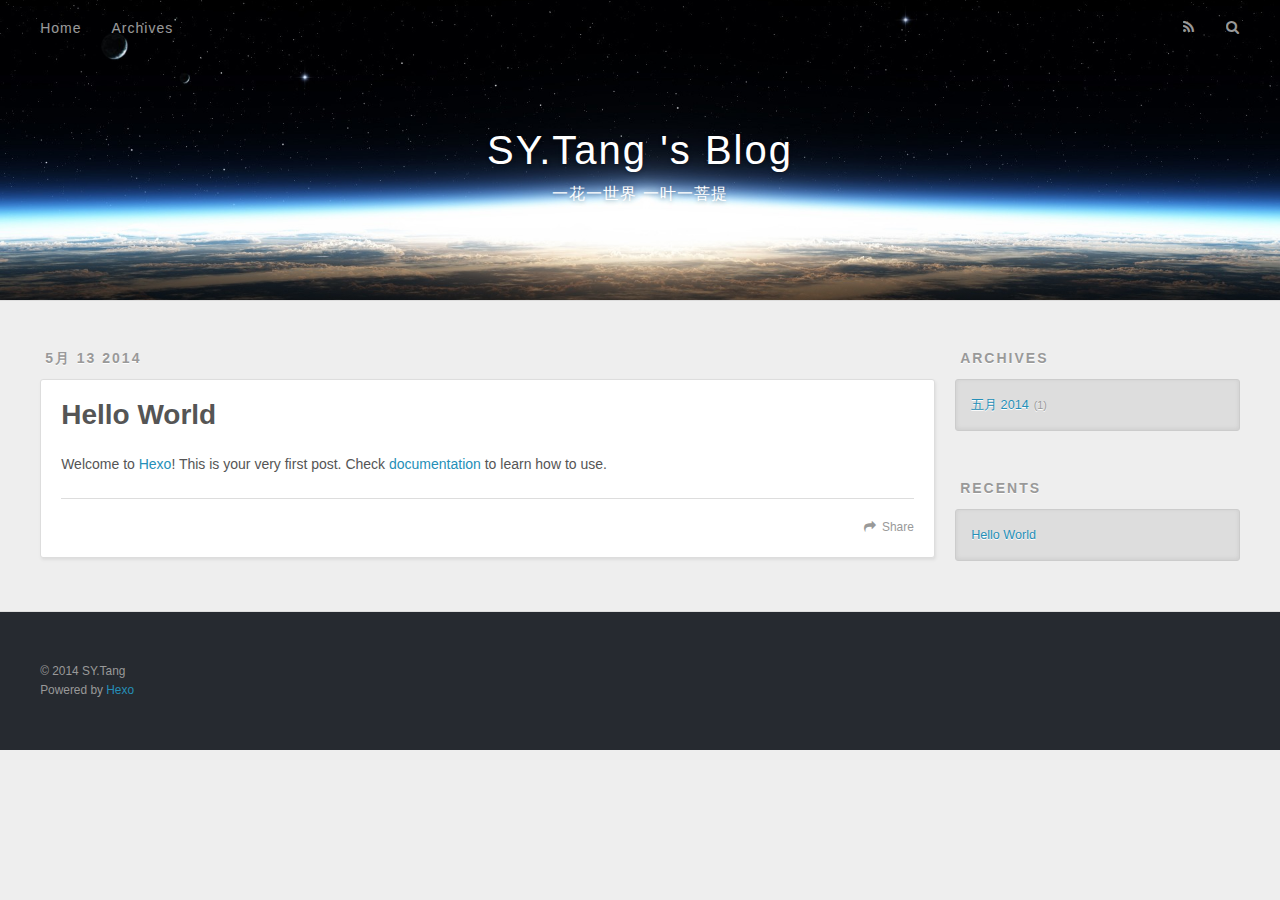
==== index.html @ acdc4721 "Site updated: 2014-05-13 16:17:11" ====
<!DOCTYPE html>
<html>
<head>
  <meta charset="utf-8">
  
  <title>SY.Tang &#39;s Blog</title>
  <meta name="viewport" content="width=device-width, initial-scale=1, maximum-scale=1">
  <meta content="website" property="og:type">
<meta content="SY.Tang 's Blog" property="og:title">
<meta content="http://sy-tang.github.io/" property="og:url">
<meta property="og:image">
<meta content="SY.Tang 's Blog" property="og:site_name">
<meta property="og:description">
<meta content="summary" name="twitter:card">
  
    <link rel="alternative" href="/atom.xml" title="SY.Tang &#39;s Blog" type="application/atom+xml">
  
  
    <link rel="icon" href="/favicon.png">
  
  <link href="http://fonts.googleapis.com/css?family=Source+Code+Pro" rel="stylesheet" type="text/css">
  <link rel="stylesheet" href="/css/style.css" type="text/css">
  <!--[if lt IE 9]><script src="//html5shiv.googlecode.com/svn/trunk/html5.js"></script><![endif]-->
  
</head>
<body>
  <div id="container">
    <div id="wrap">
      <header id="header">
  <div id="banner"></div>
  <div id="header-outer" class="outer">
    <div id="header-title" class="inner">
      <h1 id="logo-wrap">
        <a href="/" id="logo">SY.Tang &#39;s Blog</a>
      </h1>
      
        <h2 id="subtitle-wrap">
          <a href="/" id="subtitle">一花一世界 一叶一菩提</a>
        </h2>
      
    </div>
    <div id="header-inner" class="inner">
      <nav id="main-nav">
        <a id="main-nav-toggle" class="nav-icon"></a>
        
          <a class="main-nav-link" href="/">Home</a>
        
          <a class="main-nav-link" href="/archives">Archives</a>
        
      </nav>
      <nav id="sub-nav">
        
          <a id="nav-rss-link" class="nav-icon" href="/atom.xml" title="RSS Feed"></a>
        
        <a id="nav-search-btn" class="nav-icon" title="Search"></a>
      </nav>
      <div id="search-form-wrap">
        <form action="//google.com/search" method="get" accept-charset="UTF-8" class="search-form"><input type="search" name="q" results="0" class="search-form-input" placeholder="Search"><input type="submit" value="&#xF002;" class="search-form-submit"><input type="hidden" name="q" value="site:http://sy-tang.github.io"></form>
      </div>
    </div>
  </div>
</header>
      <div class="outer">
        <section id="main">
  
    <article id="post-hello-world" class="article article-type-post" itemscope itemprop="blogPost">
  <div class="article-meta">
    <a href="/2014/05/13/hello-world/" class="article-date">
  <time datetime="2014-05-13T08:10:29.000Z" itemprop="datePublished">5月 13 2014</time>
</a>
    
  </div>
  <div class="article-inner">
    
    
      <header class="article-header">
        
  
    <h1 itemprop="name">
      <a class="article-title" href="/2014/05/13/hello-world/">Hello World</a>
    </h1>
  

      </header>
    
    <div class="article-entry" itemprop="articleBody">
      
        <p>Welcome to <a href="http://hexo.io" target="_blank">Hexo</a>! This is your very first post. Check <a href="http://hexo.io/docs" target="_blank">documentation</a> to learn how to use.</p>

      
    </div>
    <footer class="article-footer">
      <a data-url="http://sy-tang.github.io/2014/05/13/hello-world/" data-id="787yr9pdws46qfpr" class="article-share-link">Share</a>
      
      
    </footer>
  </div>
  
</article>


  
  
</section>
        
          <aside id="sidebar">
  
    
  
    
  
    
  
    
  <div class="widget-wrap">
    <h3 class="widget-title">Archives</h3>
    <div class="widget">
      <ul class="archive-list"><li class="archive-list-item"><a class="archive-list-link" href="/archives/2014/05">五月 2014</a><span class="archive-list-count">1</span></li></ul>
    </div>
  </div>

  
    
  <div class="widget-wrap">
    <h3 class="widget-title">Recents</h3>
    <div class="widget">
      <ul>
        
          <li>
            <a href="/2014/05/13/hello-world/">Hello World</a>
          </li>
        
      </ul>
    </div>
  </div>

  
</aside>
        
      </div>
      <footer id="footer">
  
  <div class="outer">
    <div id="footer-info" class="inner">
      &copy; 2014 SY.Tang<br>
      Powered by <a href="http://zespia.tw/hexo/" target="_blank">Hexo</a>
    </div>
  </div>
</footer>
    </div>
    <nav id="mobile-nav">
  
    <a href="/" class="mobile-nav-link">Home</a>
  
    <a href="/archives" class="mobile-nav-link">Archives</a>
  
</nav>
    

<script src="//ajax.googleapis.com/ajax/libs/jquery/2.0.3/jquery.min.js"></script>


<link rel="stylesheet" href="/fancybox/jquery.fancybox.css" media="screen" type="text/css">
<script src="/fancybox/jquery.fancybox.pack.js"></script>


<script type="text/javascript" src="/js/script.js"></script>
  </div>
</body>
</html>
---- css/style.css ----
body {
  zoom: 1;
  width: 100%;
}
body:before,
body:after {
  content: "";
  display: table;
}
body:after {
  clear: both;
}
html,
body,
div,
span,
applet,
object,
iframe,
h1,
h2,
h3,
h4,
h5,
h6,
p,
blockquote,
pre,
a,
abbr,
acronym,
address,
big,
cite,
code,
del,
dfn,
em,
img,
ins,
kbd,
q,
s,
samp,
small,
strike,
strong,
sub,
sup,
tt,
var,
dl,
dt,
dd,
ol,
ul,
li,
fieldset,
form,
label,
legend,
table,
caption,
tbody,
tfoot,
thead,
tr,
th,
td {
  margin: 0;
  padding: 0;
  border: 0;
  outline: 0;
  font-weight: inherit;
  font-style: inherit;
  font-family: inherit;
  font-size: 100%;
  vertical-align: baseline;
}
body {
  line-height: 1;
  color: #000;
  background: #fff;
}
ol,
ul {
  list-style: none;
}
table {
  border-collapse: separate;
  border-spacing: 0;
  vertical-align: middle;
}
caption,
th,
td {
  text-align: left;
  font-weight: normal;
  vertical-align: middle;
}
a img {
  border: none;
}
input,
button {
  margin: 0;
  padding: 0;
}
input::-moz-focus-inner,
button::-moz-focus-inner {
  border: 0;
  padding: 0;
}
@font-face {
  font-family: FontAwesome;
  font-style: normal;
  font-weight: normal;
  src: url("fonts/fontawesome-webfont.eot?v=#4.0.3");
  src: url("fonts/fontawesome-webfont.eot?#iefix&v=#4.0.3") format("embedded-opentype"), url("fonts/fontawesome-webfont.woff?v=#4.0.3") format("woff"), url("fonts/fontawesome-webfont.ttf?v=#4.0.3") format("truetype"), url("fonts/fontawesome-webfont.svg#fontawesomeregular?v=#4.0.3") format("svg");
}
html,
body,
#container {
  height: 100%;
}
body {
  background: #eee;
  font: 14px "Helvetica Neue", Helvetica, Arial, sans-serif;
  -webkit-text-size-adjust: 100%;
}
.outer {
  zoom: 1;
  max-width: 1220px;
  margin: 0 auto;
  padding: 0 20px;
}
.outer:before,
.outer:after {
  content: "";
  display: table;
}
.outer:after {
  clear: both;
}
.inner {
  display: inline;
  float: left;
  width: 98.3333333333333%;
  margin: 0 0.8333333333333%;
}
.left,
.alignleft {
  float: left;
}
.right,
.alignright {
  float: right;
}
.clear {
  clear: both;
}
#container {
  position: relative;
}
.mobile-nav-on {
  overflow: hidden;
}
#wrap {
  height: 100%;
  width: 100%;
  position: absolute;
  top: 0;
  left: 0;
  -webkit-transition: 0.2s ease-out;
  -moz-transition: 0.2s ease-out;
  -o-transition: 0.2s ease-out;
  -ms-transition: 0.2s ease-out;
  transition: 0.2s ease-out;
  z-index: 1;
  background: #eee;
}
.mobile-nav-on #wrap {
  left: 280px;
}
@media screen and (min-width: 768px) {
  #main {
    display: inline;
    float: left;
    width: 73.3333333333333%;
    margin: 0 0.8333333333333%;
  }
}
.article-date,
.article-category-link,
.archive-year,
.widget-title {
  text-decoration: none;
  text-transform: uppercase;
  letter-spacing: 2px;
  color: #999;
  margin-bottom: 1em;
  margin-left: 5px;
  line-height: 1em;
  text-shadow: 0 1px #fff;
  font-weight: bold;
}
.article-inner,
.archive-article-inner {
  background: #fff;
  -webkit-box-shadow: 1px 2px 3px #ddd;
  box-shadow: 1px 2px 3px #ddd;
  border: 1px solid #ddd;
  -webkit-border-radius: 3px;
  border-radius: 3px;
}
.article-entry h1,
.widget h1 {
  font-size: 2em;
}
.article-entry h2,
.widget h2 {
  font-size: 1.5em;
}
.article-entry h3,
.widget h3 {
  font-size: 1.3em;
}
.article-entry h4,
.widget h4 {
  font-size: 1.2em;
}
.article-entry h5,
.widget h5 {
  font-size: 1em;
}
.article-entry h6,
.widget h6 {
  font-size: 1em;
  color: #999;
}
.article-entry hr,
.widget hr {
  border: 1px dashed #ddd;
}
.article-entry strong,
.widget strong {
  font-weight: bold;
}
.article-entry em,
.widget em,
.article-entry cite,
.widget cite {
  font-style: italic;
}
.article-entry sup,
.widget sup,
.article-entry sub,
.widget sub {
  font-size: 0.75em;
  line-height: 0;
  position: relative;
  vertical-align: baseline;
}
.article-entry sup,
.widget sup {
  top: -0.5em;
}
.article-entry sub,
.widget sub {
  bottom: -0.2em;
}
.article-entry small,
.widget small {
  font-size: 0.85em;
}
.article-entry acronym,
.widget acronym,
.article-entry abbr,
.widget abbr {
  border-bottom: 1px dotted;
}
.article-entry ul,
.widget ul,
.article-entry ol,
.widget ol,
.article-entry dl,
.widget dl {
  margin: 0 20px;
  line-height: 1.6em;
}
.article-entry ul ul,
.widget ul ul,
.article-entry ol ul,
.widget ol ul,
.article-entry ul ol,
.widget ul ol,
.article-entry ol ol,
.widget ol ol {
  margin-top: 0;
  margin-bottom: 0;
}
.article-entry ul,
.widget ul {
  list-style: disc;
}
.article-entry ol,
.widget ol {
  list-style: decimal;
}
.article-entry dt,
.widget dt {
  font-weight: bold;
}
#header {
  height: 300px;
  position: relative;
  border-bottom: 1px solid #ddd;
}
#header:before,
#header:after {
  content: "";
  position: absolute;
  left: 0;
  right: 0;
  height: 40px;
}
#header:before {
  top: 0;
  background: -webkit-linear-gradient(rgba(0,0,0,0.2), transparent);
  background: -moz-linear-gradient(rgba(0,0,0,0.2), transparent);
  background: -o-linear-gradient(rgba(0,0,0,0.2), transparent);
  background: -ms-linear-gradient(rgba(0,0,0,0.2), transparent);
  background: linear-gradient(rgba(0,0,0,0.2), transparent);
}
#header:after {
  bottom: 0;
  background: -webkit-linear-gradient(transparent, rgba(0,0,0,0.2));
  background: -moz-linear-gradient(transparent, rgba(0,0,0,0.2));
  background: -o-linear-gradient(transparent, rgba(0,0,0,0.2));
  background: -ms-linear-gradient(transparent, rgba(0,0,0,0.2));
  background: linear-gradient(transparent, rgba(0,0,0,0.2));
}
#header-outer {
  height: 100%;
  position: relative;
}
#header-inner {
  position: relative;
  overflow: hidden;
}
#banner {
  position: absolute;
  top: 0;
  left: 0;
  width: 100%;
  height: 100%;
  background: url("images/banner.jpg") center #000;
  -webkit-background-size: cover;
  -moz-background-size: cover;
  background-size: cover;
  z-index: -1;
}
#header-title {
  text-align: center;
  height: 40px;
  position: absolute;
  top: 50%;
  left: 0;
  margin-top: -20px;
}
#logo,
#subtitle {
  text-decoration: none;
  color: #fff;
  font-weight: 300;
  text-shadow: 0 1px 4px rgba(0,0,0,0.3);
}
#logo {
  font-size: 40px;
  line-height: 40px;
  letter-spacing: 2px;
}
#subtitle {
  font-size: 16px;
  line-height: 16px;
  letter-spacing: 1px;
}
#subtitle-wrap {
  margin-top: 16px;
}
#main-nav {
  float: left;
  margin-left: -15px;
}
.nav-icon,
.main-nav-link {
  float: left;
  color: #fff;
  opacity: 0.6;
  -ms-filter: "progid:DXImageTransform.Microsoft.Alpha(Opacity=60)";
  filter: alpha(opacity=60);
  text-decoration: none;
  text-shadow: 0 1px rgba(0,0,0,0.2);
  -webkit-transition: opacity 0.2s;
  -moz-transition: opacity 0.2s;
  -o-transition: opacity 0.2s;
  -ms-transition: opacity 0.2s;
  transition: opacity 0.2s;
  display: block;
  padding: 20px 15px;
}
.nav-icon:hover,
.main-nav-link:hover {
  opacity: 1;
  -ms-filter: none;
  filter: none;
}
.nav-icon {
  font-family: FontAwesome;
  text-align: center;
  font-size: 14px;
  width: 14px;
  height: 14px;
  padding: 20px 15px;
  position: relative;
  cursor: pointer;
}
.main-nav-link {
  font-weight: 300;
  letter-spacing: 1px;
}
@media screen and (max-width: 479px) {
  .main-nav-link {
    display: none;
  }
}
#main-nav-toggle {
  display: none;
}
#main-nav-toggle:before {
  content: "\f0c9";
}
@media screen and (max-width: 479px) {
  #main-nav-toggle {
    display: block;
  }
}
#sub-nav {
  float: right;
  margin-right: -15px;
}
#nav-rss-link:before {
  content: "\f09e";
}
#nav-search-btn:before {
  content: "\f002";
}
#search-form-wrap {
  position: absolute;
  top: 15px;
  width: 150px;
  height: 30px;
  right: -150px;
  opacity: 0;
  -ms-filter: "progid:DXImageTransform.Microsoft.Alpha(Opacity=0)";
  filter: alpha(opacity=0);
  -webkit-transition: 0.2s ease-out;
  -moz-transition: 0.2s ease-out;
  -o-transition: 0.2s ease-out;
  -ms-transition: 0.2s ease-out;
  transition: 0.2s ease-out;
}
#search-form-wrap.on {
  opacity: 1;
  -ms-filter: none;
  filter: none;
  right: 0;
}
@media screen and (max-width: 479px) {
  #search-form-wrap {
    width: 100%;
    right: -100%;
  }
}
.search-form {
  position: absolute;
  top: 0;
  left: 0;
  right: 0;
  background: #fff;
  padding: 5px 15px;
  -webkit-border-radius: 15px;
  border-radius: 15px;
  -webkit-box-shadow: 0 0 10px rgba(0,0,0,0.3);
  box-shadow: 0 0 10px rgba(0,0,0,0.3);
}
.search-form-input {
  border: none;
  background: none;
  color: #555;
  width: 100%;
  font: 13px "Helvetica Neue", Helvetica, Arial, sans-serif;
  outline: none;
}
.search-form-input::-webkit-search-results-decoration,
.search-form-input::-webkit-search-cancel-button {
  -webkit-appearance: none;
}
.search-form-submit {
  position: absolute;
  top: 50%;
  right: 10px;
  margin-top: -7px;
  font: 13px FontAwesome;
  border: none;
  background: none;
  color: #bbb;
  cursor: pointer;
}
.search-form-submit:hover,
.search-form-submit:focus {
  color: #777;
}
.article {
  margin: 50px 0;
}
.article-inner {
  overflow: hidden;
}
.article-meta {
  zoom: 1;
}
.article-meta:before,
.article-meta:after {
  content: "";
  display: table;
}
.article-meta:after {
  clear: both;
}
.article-date {
  float: left;
}
.article-category {
  float: left;
  line-height: 1em;
  color: #ccc;
  text-shadow: 0 1px #fff;
  margin-left: 8px;
}
.article-category:before {
  content: "\2022";
}
.article-category-link {
  margin: 0 12px 1em;
}
.article-header {
  padding: 20px 20px 0;
}
.article-title {
  text-decoration: none;
  font-size: 2em;
  font-weight: bold;
  color: #555;
  line-height: 1.1em;
  -webkit-transition: color 0.2s;
  -moz-transition: color 0.2s;
  -o-transition: color 0.2s;
  -ms-transition: color 0.2s;
  transition: color 0.2s;
}
a.article-title:hover {
  color: #258fb8;
}
.article-entry {
  zoom: 1;
  color: #555;
  padding: 0 20px;
}
.article-entry:before,
.article-entry:after {
  content: "";
  display: table;
}
.article-entry:after {
  clear: both;
}
.article-entry p,
.article-entry table {
  line-height: 1.6em;
  margin: 1.6em 0;
}
.article-entry h1,
.article-entry h2,
.article-entry h3,
.article-entry h4,
.article-entry h5,
.article-entry h6 {
  font-weight: bold;
}
.article-entry h1,
.article-entry h2,
.article-entry h3,
.article-entry h4,
.article-entry h5,
.article-entry h6 {
  line-height: 1.1em;
  margin: 1.1em 0;
}
.article-entry a {
  color: #258fb8;
  text-decoration: none;
}
.article-entry a:hover {
  text-decoration: underline;
}
.article-entry ul,
.article-entry ol,
.article-entry dl {
  margin-top: 1.6em;
  margin-bottom: 1.6em;
}
.article-entry img,
.article-entry video {
  max-width: 100%;
  height: auto;
  display: block;
  margin: auto;
}
.article-entry iframe {
  border: none;
}
.article-entry table {
  width: 100%;
  border-collapse: collapse;
  border-spacing: 0;
}
.article-entry th {
  font-weight: bold;
  border-bottom: 3px solid #ddd;
  padding-bottom: 0.5em;
}
.article-entry td {
  border-bottom: 1px solid #ddd;
  padding: 10px 0;
}
.article-entry blockquote {
  font-family: Georgia, "Times New Roman", serif;
  font-size: 1.4em;
  margin: 1.6em 20px;
  text-align: center;
}
.article-entry blockquote footer {
  font-size: 14px;
  margin: 1.6em 0;
  font-family: "Helvetica Neue", Helvetica, Arial, sans-serif;
}
.article-entry blockquote footer cite:before {
  content: "—";
  padding: 0 0.5em;
}
.article-entry .pullquote {
  text-align: left;
  width: 45%;
  margin: 0;
}
.article-entry .pullquote.left {
  margin-left: 0.5em;
  margin-right: 1em;
}
.article-entry .pullquote.right {
  margin-right: 0.5em;
  margin-left: 1em;
}
.article-entry .caption {
  color: #999;
  display: block;
  font-size: 0.9em;
  margin-top: 0.5em;
  position: relative;
  text-align: center;
}
.article-entry .video-container {
  position: relative;
  padding-top: 56.25%;
  height: 0;
  overflow: hidden;
}
.article-entry .video-container iframe,
.article-entry .video-container object,
.article-entry .video-container embed {
  position: absolute;
  top: 0;
  left: 0;
  width: 100%;
  height: 100%;
  margin-top: 0;
}
.article-more-link a {
  display: inline-block;
  line-height: 1em;
  padding: 6px 15px;
  -webkit-border-radius: 15px;
  border-radius: 15px;
  background: #eee;
  color: #999;
  text-shadow: 0 1px #fff;
  text-decoration: none;
}
.article-more-link a:hover {
  background: #258fb8;
  color: #fff;
  text-decoration: none;
  text-shadow: 0 1px #1e7293;
}
.article-footer {
  zoom: 1;
  font-size: 0.85em;
  line-height: 1.6em;
  border-top: 1px solid #ddd;
  padding-top: 1.6em;
  margin: 0 20px 20px;
}
.article-footer:before,
.article-footer:after {
  content: "";
  display: table;
}
.article-footer:after {
  clear: both;
}
.article-footer a {
  color: #999;
  text-decoration: none;
}
.article-footer a:hover {
  color: #555;
}
.article-tag-list-item {
  float: left;
  margin-right: 10px;
}
.article-tag-list-link:before {
  content: "#";
}
.article-comment-link {
  float: right;
}
.article-comment-link:before {
  content: "\f075";
  font-family: FontAwesome;
  padding-right: 8px;
}
.article-share-link {
  cursor: pointer;
  float: right;
  margin-left: 20px;
}
.article-share-link:before {
  content: "\f064";
  font-family: FontAwesome;
  padding-right: 6px;
}
#article-nav {
  zoom: 1;
  position: relative;
}
#article-nav:before,
#article-nav:after {
  content: "";
  display: table;
}
#article-nav:after {
  clear: both;
}
@media screen and (min-width: 768px) {
  #article-nav {
    margin: 50px 0;
  }
  #article-nav:before {
    width: 8px;
    height: 8px;
    position: absolute;
    top: 50%;
    left: 50%;
    margin-top: -4px;
    margin-left: -4px;
    content: "";
    -webkit-border-radius: 50%;
    border-radius: 50%;
    background: #ddd;
    -webkit-box-shadow: 0 1px 2px #fff;
    box-shadow: 0 1px 2px #fff;
  }
}
.article-nav-link-wrap {
  text-decoration: none;
  text-shadow: 0 1px #fff;
  color: #999;
  -webkit-box-sizing: border-box;
  -moz-box-sizing: border-box;
  box-sizing: border-box;
  margin-top: 50px;
  text-align: center;
  display: block;
}
.article-nav-link-wrap:hover {
  color: #555;
}
@media screen and (min-width: 768px) {
  .article-nav-link-wrap {
    width: 50%;
    margin-top: 0;
  }
}
@media screen and (min-width: 768px) {
  #article-nav-newer {
    float: left;
    text-align: right;
    padding-right: 20px;
  }
}
@media screen and (min-width: 768px) {
  #article-nav-older {
    float: right;
    text-align: left;
    padding-left: 20px;
  }
}
.article-nav-caption {
  text-transform: uppercase;
  letter-spacing: 2px;
  color: #ddd;
  line-height: 1em;
  font-weight: bold;
}
#article-nav-newer .article-nav-caption {
  margin-right: -2px;
}
.article-nav-title {
  font-size: 0.85em;
  line-height: 1.6em;
  margin-top: 0.5em;
}
.article-share-box {
  position: absolute;
  display: none;
  background: #fff;
  -webkit-box-shadow: 1px 2px 10px rgba(0,0,0,0.2);
  box-shadow: 1px 2px 10px rgba(0,0,0,0.2);
  -webkit-border-radius: 3px;
  border-radius: 3px;
  margin-left: -145px;
  overflow: hidden;
  z-index: 1;
}
.article-share-box.on {
  display: block;
}
.article-share-input {
  width: 100%;
  background: none;
  -webkit-box-sizing: border-box;
  -moz-box-sizing: border-box;
  box-sizing: border-box;
  font: 14px "Helvetica Neue", Helvetica, Arial, sans-serif;
  padding: 0 15px;
  color: #555;
  outline: none;
  border: 1px solid #ddd;
  -webkit-border-radius: 3px 3px 0 0;
  border-radius: 3px 3px 0 0;
  height: 36px;
  line-height: 36px;
}
.article-share-links {
  zoom: 1;
  background: #eee;
}
.article-share-links:before,
.article-share-links:after {
  content: "";
  display: table;
}
.article-share-links:after {
  clear: both;
}
.article-share-twitter,
.article-share-facebook,
.article-share-pinterest,
.article-share-google {
  width: 50px;
  height: 36px;
  display: block;
  float: left;
  position: relative;
  color: #999;
  text-shadow: 0 1px #fff;
}
.article-share-twitter:before,
.article-share-facebook:before,
.article-share-pinterest:before,
.article-share-google:before {
  font-size: 20px;
  font-family: FontAwesome;
  width: 20px;
  height: 20px;
  position: absolute;
  top: 50%;
  left: 50%;
  margin-top: -10px;
  margin-left: -10px;
  text-align: center;
}
.article-share-twitter:hover,
.article-share-facebook:hover,
.article-share-pinterest:hover,
.article-share-google:hover {
  color: #fff;
}
.article-share-twitter:before {
  content: "\f099";
}
.article-share-twitter:hover {
  background: #00aced;
  text-shadow: 0 1px #008abe;
}
.article-share-facebook:before {
  content: "\f09a";
}
.article-share-facebook:hover {
  background: #3b5998;
  text-shadow: 0 1px #2f477a;
}
.article-share-pinterest:before {
  content: "\f0d2";
}
.article-share-pinterest:hover {
  background: #cb2027;
  text-shadow: 0 1px #a21a1f;
}
.article-share-google:before {
  content: "\f0d5";
}
.article-share-google:hover {
  background: #dd4b39;
  text-shadow: 0 1px #be3221;
}
.article-gallery {
  background: #000;
  position: relative;
}
.article-gallery-photos {
  position: relative;
  overflow: hidden;
}
.article-gallery-img {
  display: none;
  max-width: 100%;
}
.article-gallery-img:first-child {
  display: block;
}
.article-gallery-img.loaded {
  position: absolute;
  display: block;
}
.article-gallery-img img {
  display: block;
  max-width: 100%;
  margin: 0 auto;
}
#comments {
  background: #fff;
  -webkit-box-shadow: 1px 2px 3px #ddd;
  box-shadow: 1px 2px 3px #ddd;
  padding: 20px;
  border: 1px solid #ddd;
  -webkit-border-radius: 3px;
  border-radius: 3px;
  margin: 50px 0;
}
#comments a {
  color: #258fb8;
}
.archives-wrap {
  margin: 50px 0;
}
.archives {
  zoom: 1;
}
.archives:before,
.archives:after {
  content: "";
  display: table;
}
.archives:after {
  clear: both;
}
.archive-year-wrap {
  margin-bottom: 1em;
}
.archives {
  -webkit-column-gap: 10px;
  -moz-column-gap: 10px;
  column-gap: 10px;
}
@media screen and (min-width: 480px) and (max-width: 767px) {
  .archives {
    -webkit-column-count: 2;
    -moz-column-count: 2;
    column-count: 2;
  }
}
@media screen and (min-width: 768px) {
  .archives {
    -webkit-column-count: 3;
    -moz-column-count: 3;
    column-count: 3;
  }
}
.archive-article {
  -webkit-column-break-inside: avoid;
  page-break-inside: avoid;
  overflow: hidden;
  break-inside: avoid-column;
}
.archive-article-inner {
  padding: 10px;
  margin-bottom: 15px;
}
.archive-article-title {
  text-decoration: none;
  font-weight: bold;
  color: #555;
  -webkit-transition: color 0.2s;
  -moz-transition: color 0.2s;
  -o-transition: color 0.2s;
  -ms-transition: color 0.2s;
  transition: color 0.2s;
  line-height: 1.6em;
}
.archive-article-title:hover {
  color: #258fb8;
}
.archive-article-footer {
  margin-top: 1em;
}
.archive-article-date {
  color: #999;
  text-decoration: none;
  font-size: 0.85em;
  line-height: 1em;
  margin-bottom: 0.5em;
  display: block;
}
#page-nav {
  zoom: 1;
  margin: 50px auto;
  background: #fff;
  -webkit-box-shadow: 1px 2px 3px #ddd;
  box-shadow: 1px 2px 3px #ddd;
  border: 1px solid #ddd;
  -webkit-border-radius: 3px;
  border-radius: 3px;
  text-align: center;
  color: #999;
  overflow: hidden;
}
#page-nav:before,
#page-nav:after {
  content: "";
  display: table;
}
#page-nav:after {
  clear: both;
}
#page-nav a,
#page-nav span {
  padding: 10px 20px;
}
#page-nav a {
  color: #999;
  text-decoration: none;
}
#page-nav a:hover {
  background: #999;
  color: #fff;
}
#page-nav .prev {
  float: left;
}
#page-nav .next {
  float: right;
}
#page-nav .page-number {
  display: inline-block;
}
@media screen and (max-width: 479px) {
  #page-nav .page-number {
    display: none;
  }
}
#page-nav .current {
  color: #555;
  font-weight: bold;
}
#page-nav .space {
  color: #ddd;
}
#footer {
  background: #262a30;
  padding: 50px 0;
  border-top: 1px solid #ddd;
  color: #999;
}
#footer a {
  color: #258fb8;
  text-decoration: none;
}
#footer a:hover {
  text-decoration: underline;
}
#footer-info {
  line-height: 1.6em;
  font-size: 0.85em;
}
.article-entry pre,
.article-entry .highlight {
  background: #2d2d2d;
  margin: 0 -20px;
  padding: 15px 20px;
  border-style: solid;
  border-color: #ddd;
  border-width: 1px 0;
  overflow: auto;
  color: #ccc;
  line-height: 22.400000000000002px;
}
.article-entry .highlight .gutter pre,
.article-entry .gist .gist-file .gist-data .line-numbers {
  color: #666;
  font-size: 0.85em;
}
.article-entry pre,
.article-entry code {
  font-family: "Source Code Pro", Consolas, Monaco, Menlo, Consolas, monospace;
}
.article-entry code {
  background: #eee;
  text-shadow: 0 1px #fff;
  padding: 0 0.3em;
}
.article-entry pre code {
  background: none;
  text-shadow: none;
  padding: 0;
}
.article-entry .highlight pre {
  border: none;
  margin: 0;
  padding: 0;
}
.article-entry .highlight table {
  margin: 0;
  width: auto;
}
.article-entry .highlight td {
  border: none;
  padding: 0;
}
.article-entry .highlight figcaption {
  zoom: 1;
  font-size: 0.85em;
  color: #999;
  line-height: 1em;
  margin-bottom: 1em;
}
.article-entry .highlight figcaption:before,
.article-entry .highlight figcaption:after {
  content: "";
  display: table;
}
.article-entry .highlight figcaption:after {
  clear: both;
}
.article-entry .highlight figcaption a {
  float: right;
}
.article-entry .highlight .gutter pre {
  text-align: right;
  padding-right: 20px;
}
.article-entry .gist {
  margin: 0 -20px;
  border-style: solid;
  border-color: #ddd;
  border-width: 1px 0;
  background: #2d2d2d;
  padding: 15px 20px 15px 0;
}
.article-entry .gist .gist-file {
  border: none;
  font-family: "Source Code Pro", Consolas, Monaco, Menlo, Consolas, monospace;
  margin: 0;
}
.article-entry .gist .gist-file .gist-data {
  background: none;
  border: none;
}
.article-entry .gist .gist-file .gist-data .line-numbers {
  background: none;
  border: none;
  padding: 0 20px 0 0;
}
.article-entry .gist .gist-file .gist-data .line-data {
  padding: 0 !important;
}
.article-entry .gist .gist-file .highlight {
  margin: 0;
  padding: 0;
  border: none;
}
.article-entry .gist .gist-file .gist-meta {
  background: #2d2d2d;
  color: #999;
  font: 0.85em "Helvetica Neue", Helvetica, Arial, sans-serif;
  text-shadow: 0 0;
  padding: 0;
  margin-top: 1em;
  margin-left: 20px;
}
.article-entry .gist .gist-file .gist-meta a {
  color: #258fb8;
  font-weight: normal;
}
.article-entry .gist .gist-file .gist-meta a:hover {
  text-decoration: underline;
}
pre .comment,
pre .title {
  color: #999;
}
pre .variable,
pre .attribute,
pre .tag,
pre .regexp,
pre .ruby .constant,
pre .xml .tag .title,
pre .xml .pi,
pre .xml .doctype,
pre .html .doctype,
pre .css .id,
pre .css .class,
pre .css .pseudo {
  color: #f2777a;
}
pre .number,
pre .preprocessor,
pre .built_in,
pre .literal,
pre .params,
pre .constant {
  color: #f99157;
}
pre .class,
pre .ruby .class .title,
pre .css .rules .attribute {
  color: #9c9;
}
pre .string,
pre .value,
pre .inheritance,
pre .header,
pre .ruby .symbol,
pre .xml .cdata {
  color: #9c9;
}
pre .css .hexcolor {
  color: #6cc;
}
pre .function,
pre .python .decorator,
pre .python .title,
pre .ruby .function .title,
pre .ruby .title .keyword,
pre .perl .sub,
pre .javascript .title,
pre .coffeescript .title {
  color: #69c;
}
pre .keyword,
pre .javascript .function {
  color: #c9c;
}
@media screen and (max-width: 479px) {
  #mobile-nav {
    position: absolute;
    top: 0;
    left: 0;
    width: 280px;
    height: 100%;
    background: #191919;
    border-right: 1px solid #fff;
  }
}
@media screen and (max-width: 479px) {
  .mobile-nav-link {
    display: block;
    color: #999;
    text-decoration: none;
    padding: 15px 20px;
    font-weight: bold;
  }
  .mobile-nav-link:hover {
    color: #fff;
  }
}
@media screen and (min-width: 768px) {
  #sidebar {
    display: inline;
    float: left;
    width: 23.3333333333333%;
    margin: 0 0.8333333333333%;
  }
}
.widget-wrap {
  margin: 50px 0;
}
.widget {
  color: #777;
  text-shadow: 0 1px #fff;
  background: #ddd;
  -webkit-box-shadow: 0 -1px 4px #ccc inset;
  box-shadow: 0 -1px 4px #ccc inset;
  border: 1px solid #ccc;
  padding: 15px;
  -webkit-border-radius: 3px;
  border-radius: 3px;
}
.widget a {
  color: #258fb8;
  text-decoration: none;
}
.widget a:hover {
  text-decoration: underline;
}
.widget ul ul,
.widget ol ul,
.widget dl ul,
.widget ul ol,
.widget ol ol,
.widget dl ol,
.widget ul dl,
.widget ol dl,
.widget dl dl {
  margin-left: 15px;
  list-style: disc;
}
.widget {
  line-height: 1.6em;
  word-wrap: break-word;
  font-size: 0.9em;
}
.widget ul,
.widget ol {
  list-style: none;
  margin: 0;
}
.widget ul ul,
.widget ol ul,
.widget ul ol,
.widget ol ol {
  margin: 0 20px;
}
.widget ul ul,
.widget ol ul {
  list-style: disc;
}
.widget ul ol,
.widget ol ol {
  list-style: decimal;
}
.category-list-count,
.tag-list-count,
.archive-list-count {
  padding-left: 5px;
  color: #999;
  font-size: 0.85em;
}
.category-list-count:before,
.tag-list-count:before,
.archive-list-count:before {
  content: "(";
}
.category-list-count:after,
.tag-list-count:after,
.archive-list-count:after {
  content: ")";
}
.tagcloud a {
  margin-right: 5px;
}
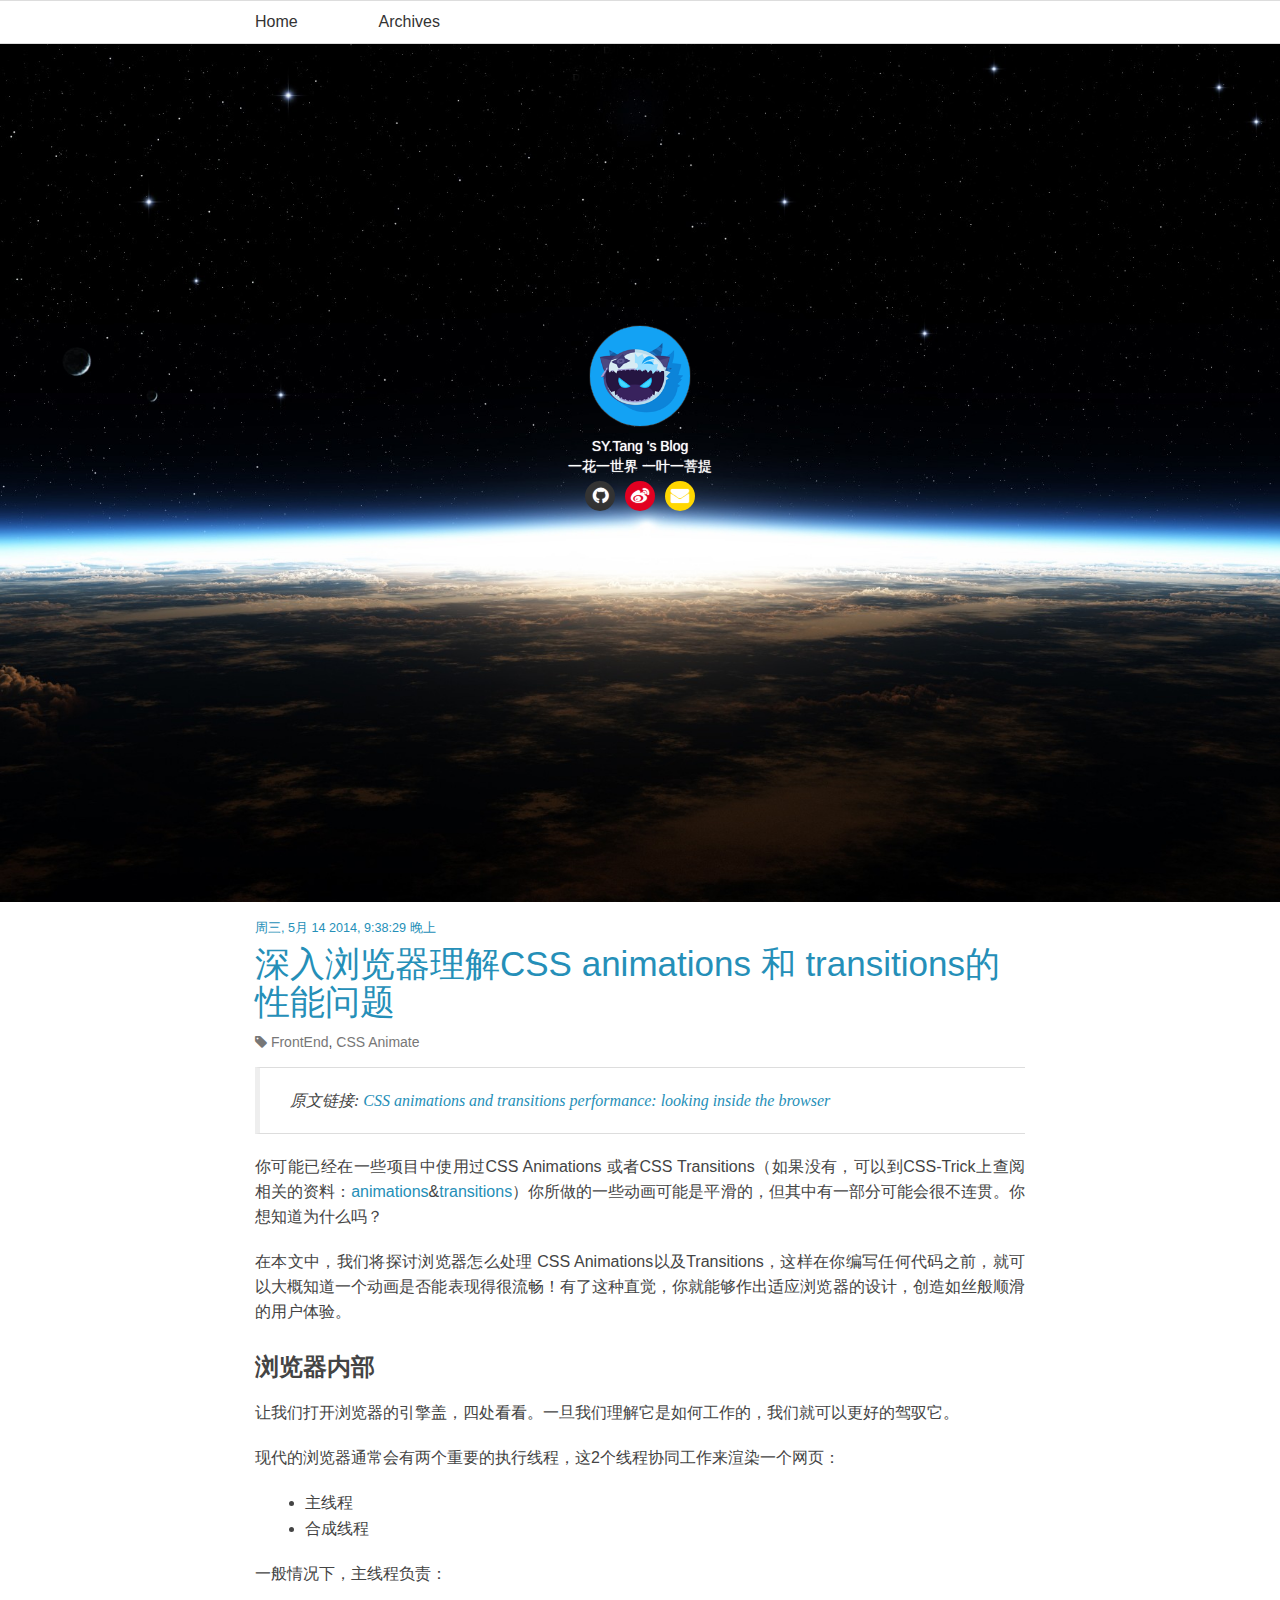
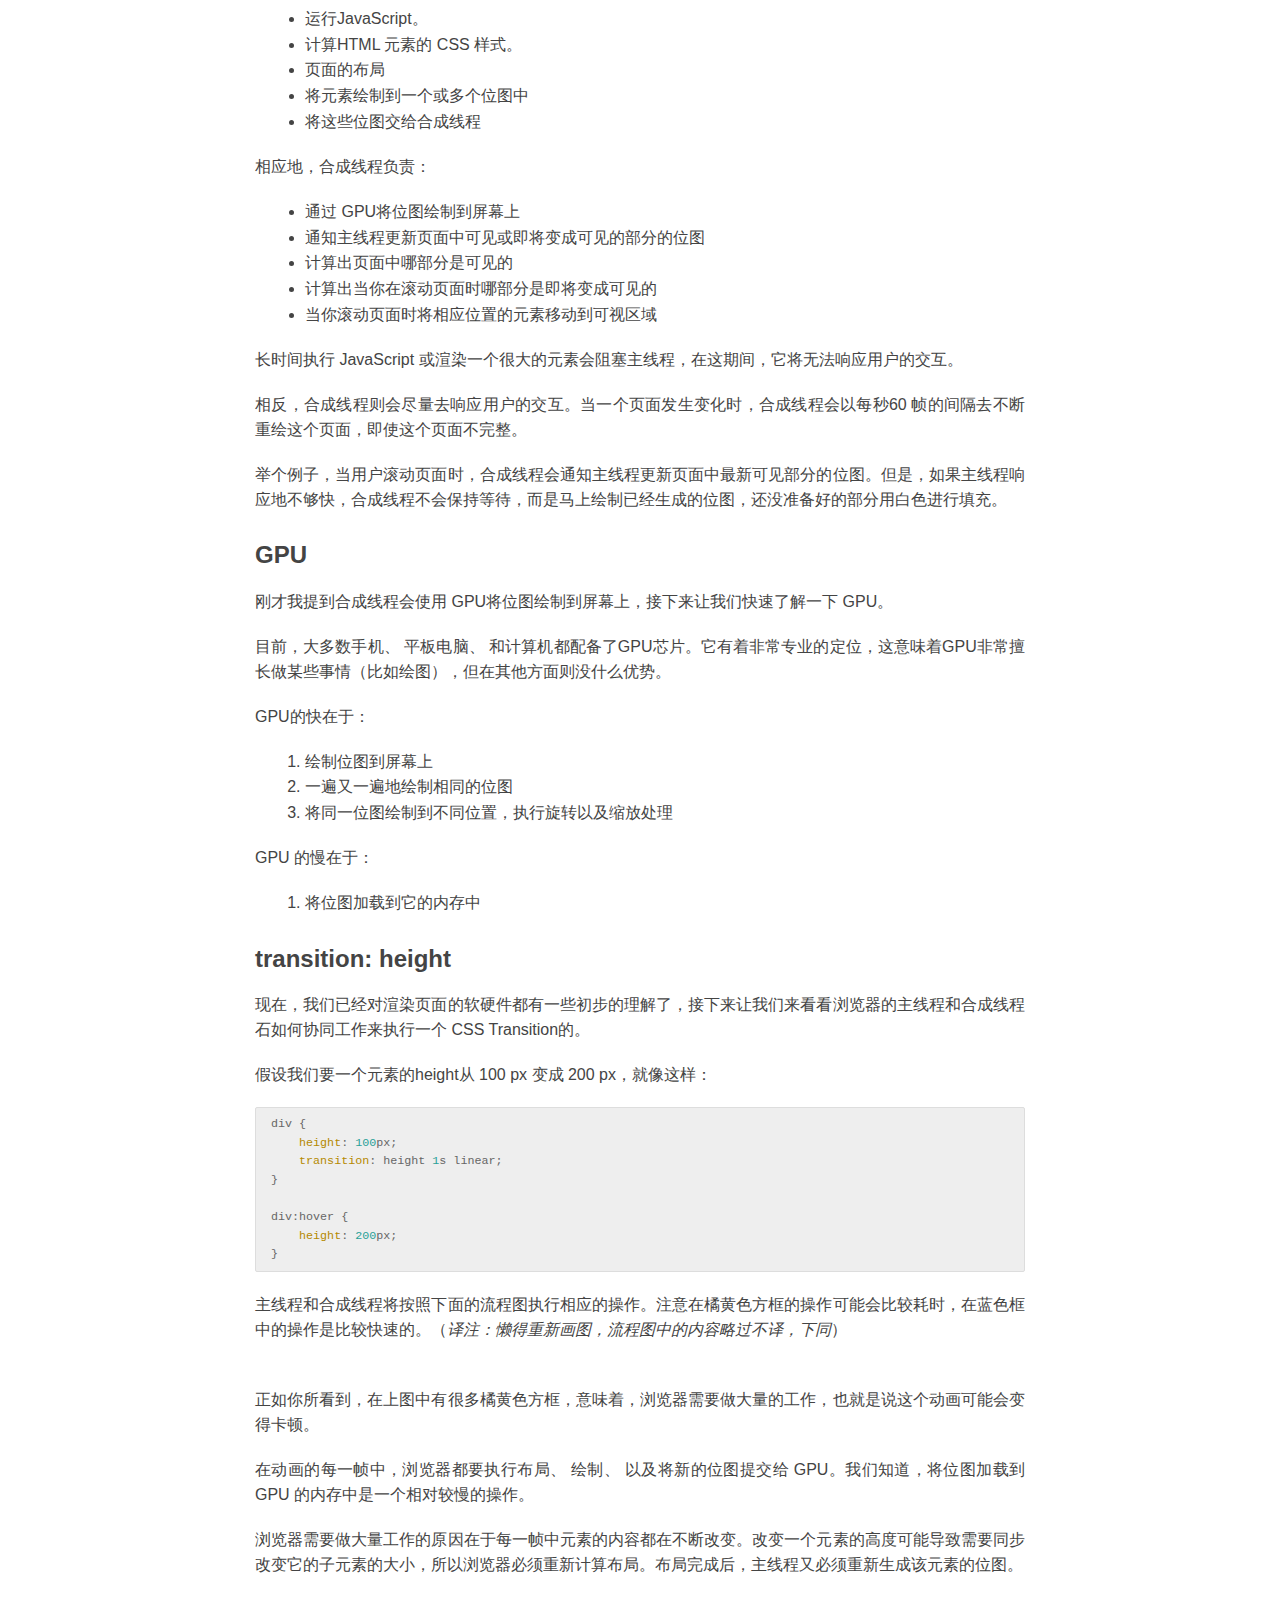
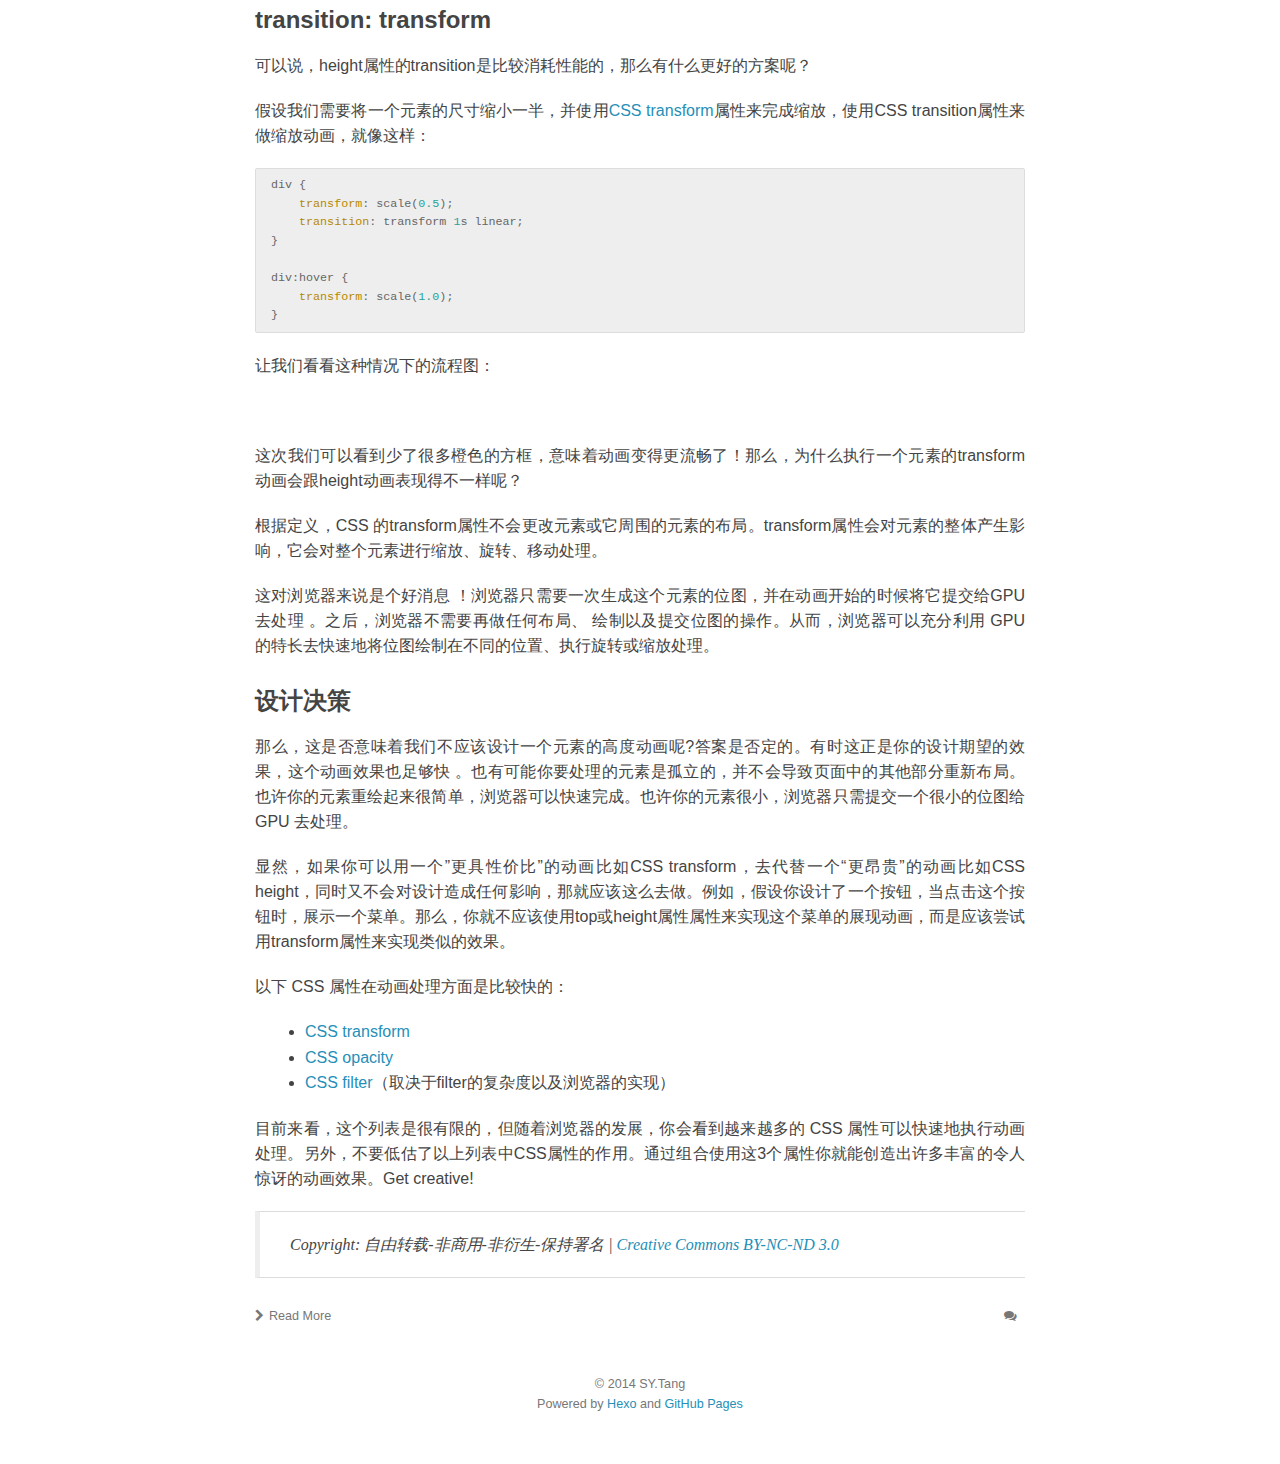
==== commit 99797027: "Site updated: 2014-05-15 01:16:06" ====
--- a/index.html
+++ b/index.html
@@ -1,170 +1,338 @@
-<!DOCTYPE html>
+<!DOCTYPE HTML>
 <html>
 <head>
   <meta charset="utf-8">
   
   <title>SY.Tang &#39;s Blog</title>
+  <meta name="author" content="SY.Tang">
+  
+  
   <meta name="viewport" content="width=device-width, initial-scale=1, maximum-scale=1">
-  <meta content="website" property="og:type">
-<meta content="SY.Tang 's Blog" property="og:title">
-<meta content="http://sy-tang.github.io/" property="og:url">
-<meta property="og:image">
-<meta content="SY.Tang 's Blog" property="og:site_name">
-<meta property="og:description">
-<meta content="summary" name="twitter:card">
-  
-    <link rel="alternative" href="/atom.xml" title="SY.Tang &#39;s Blog" type="application/atom+xml">
-  
-  
-    <link rel="icon" href="/favicon.png">
-  
-  <link href="http://fonts.googleapis.com/css?family=Source+Code+Pro" rel="stylesheet" type="text/css">
-  <link rel="stylesheet" href="/css/style.css" type="text/css">
+
+  
+  <meta property="og:site_name" content="SY.Tang &#39;s Blog"/>
+
+  
+    <meta property="og:image" content="undefined"/>
+  
+
+  <link href="/favicon.ico" rel="icon">
+  <link rel="alternate" href="/atom.xml" title="SY.Tang &#39;s Blog" type="application/atom+xml">
+  <link rel="stylesheet" href="//netdna.bootstrapcdn.com/bootstrap/3.1.0/css/bootstrap.min.css" type="text/css">
+<link rel="stylesheet" href="//netdna.bootstrapcdn.com/font-awesome/4.0.3/css/font-awesome.css" type="text/css">
+<link rel="stylesheet" href="/css/style.css" type="text/css">
+  <script src="//ajax.googleapis.com/ajax/libs/jquery/2.0.3/jquery.min.js"></script>
   <!--[if lt IE 9]><script src="//html5shiv.googlecode.com/svn/trunk/html5.js"></script><![endif]-->
   
+<script type="text/javascript">
+  var _gaq = _gaq || [];
+  _gaq.push(['_setAccount', 'UA-368771XX-X']);
+  _gaq.push(['_trackPageview']);
+
+  (function() {
+    var ga = document.createElement('script'); ga.type = 'text/javascript'; ga.async = true;
+    ga.src = ('https:' == document.location.protocol ? 'https://ssl' : 'http://www') + '.google-analytics.com/ga.js';
+    var s = document.getElementsByTagName('script')[0]; s.parentNode.insertBefore(ga, s);
+  })();
+</script>
+
 </head>
+
 <body>
-  <div id="container">
-    <div id="wrap">
-      <header id="header">
-  <div id="banner"></div>
-  <div id="header-outer" class="outer">
-    <div id="header-title" class="inner">
-      <h1 id="logo-wrap">
-        <a href="/" id="logo">SY.Tang &#39;s Blog</a>
-      </h1>
-      
-        <h2 id="subtitle-wrap">
-          <a href="/" id="subtitle">一花一世界 一叶一菩提</a>
-        </h2>
+  <header id="header" class='normal_mode'>
+    <nav id="main-nav">
+  <ul class='container'>
+    
+      <li><a href="/">Home</a></li>
+    
+      <li><a href="/archives">Archives</a></li>
+    
+  </ul>
+  <div class="clearfix"></div>
+</nav>
+  </header>
+  <div id="content" class="container">
+    <div id="cover">
+	<div id="profile" alt="css/images/banner.jpg">
+		<!-- <a href="/"> -->
+			<div class="logo">
+				<img src="/logo.png" alt="Profile Picture">
+			</div>
+			<div id="title">SY.Tang 's Blog</div>
+		<!-- </a> -->
+
+		
+			<div id="subtitle">一花一世界 一叶一菩提</div>
+		
+		 <ul class="my-socials">
+  
+  <li>
+  	<a href="https://github.com/sy-tang" class="github" target="_blank">
+  		<i class="fa fa-github"></i>
+  	</a>
+  </li>
+  
+  <li>
+  	<a href="http://weibo.com/nightwing007" class="weibo" target="_blank">
+  		<i class="fa fa-weibo"></i>
+  	</a>
+  </li>
+  
+ 
+ <li>
+   	<a href="mailto:ziyuant@gmail.com" class="email" target="_blank" title="Email Me">
+  		<i class="fa fa-envelope"></i>
+  	</a>
+ </li>
+ 
+</ul>
+	</div>
+</div>
+
+
+  <article class="post">
+  
+    <div class="gallery">
+  <div class="photoset">
+    
+      <img src="">
+    
+  </div>
+  <div class="control">
+    <div class="prev"></div>
+    <div class="next"></div>
+  </div>
+</div>
+  
+  <div class="post-content">
+    <header>
+      
+      <time datetime="2014-05-14T13:38:29.000Z"><a href="/2014/05/14/CSS animations and transitions performance- looking inside the browser/">周三, 5月 14 2014, 9:38:29 晚上</a></time>
+
+  
+    <h1 class="title"><a href="/2014/05/14/CSS animations and transitions performance- looking inside the browser/">深入浏览器理解CSS animations 和 transitions的性能问题</a></h1>
+  
+
+
+
+  
+  <div class="tags">
+  	<i class="fa fa-tag"></i>
+    <a href="/tags/FrontEnd/">FrontEnd</a>, <a href="/tags/CSS Animate/">CSS Animate</a>
+  </div>
+
+<div class="clear"></div>
+      
+    </header>
+    <div class="entry">
+      
+        <blockquote>
+<p>原文链接: <a href="http://blogs.adobe.com/webplatform/2014/03/18/css-animations-and-transitions-performance/" target="_blank">CSS animations and transitions performance: looking inside the browser</a></p>
+</blockquote>
+<p>你可能已经在一些项目中使用过CSS Animations 或者CSS Transitions（如果没有，可以到CSS-Trick上查阅相关的资料：<a href="http://css-tricks.com/almanac/properties/a/animation/" target="_blank">animations</a>&amp;<a href="http://css-tricks.com/almanac/properties/t/transition/" target="_blank">transitions</a>）你所做的一些动画可能是平滑的，但其中有一部分可能会很不连贯。你想知道为什么吗？</p>
+<p>在本文中，我们将探讨浏览器怎么处理 CSS Animations以及Transitions，这样在你编写任何代码之前，就可以大概知道一个动画是否能表现得很流畅！有了这种直觉，你就能够作出适应浏览器的设计，创造如丝般顺滑的用户体验。</p>
+<h2 id="浏览器内部">浏览器内部</h2>
+<p>让我们打开浏览器的引擎盖，四处看看。一旦我们理解它是如何工作的，我们就可以更好的驾驭它。</p>
+<p>现代的浏览器通常会有两个重要的执行线程，这2个线程协同工作来渲染一个网页：</p>
+<ul>
+<li>主线程</li>
+<li>合成线程</li>
+</ul>
+<p>一般情况下，主线程负责：</p>
+<ul>
+<li>运行JavaScript。</li>
+<li>计算HTML 元素的 CSS 样式。</li>
+<li>页面的布局</li>
+<li>将元素绘制到一个或多个位图中</li>
+<li>将这些位图交给合成线程</li>
+</ul>
+<p>相应地，合成线程负责：</p>
+<ul>
+<li>通过 GPU将位图绘制到屏幕上</li>
+<li>通知主线程更新页面中可见或即将变成可见的部分的位图</li>
+<li>计算出页面中哪部分是可见的</li>
+<li>计算出当你在滚动页面时哪部分是即将变成可见的</li>
+<li>当你滚动页面时将相应位置的元素移动到可视区域</li>
+</ul>
+<p>长时间执行 JavaScript 或渲染一个很大的元素会阻塞主线程，在这期间，它将无法响应用户的交互。</p>
+<p>相反，合成线程则会尽量去响应用户的交互。当一个页面发生变化时，合成线程会以每秒60 帧的间隔去不断重绘这个页面，即使这个页面不完整。</p>
+<p>举个例子，当用户滚动页面时，合成线程会通知主线程更新页面中最新可见部分的位图。但是，如果主线程响应地不够快，合成线程不会保持等待，而是马上绘制已经生成的位图，还没准备好的部分用白色进行填充。</p>
+<h2 id="GPU">GPU</h2>
+<p>刚才我提到合成线程会使用 GPU将位图绘制到屏幕上，接下来让我们快速了解一下 GPU。</p>
+<p>目前，大多数手机、 平板电脑、 和计算机都配备了GPU芯片。它有着非常专业的定位，这意味着GPU非常擅长做某些事情（比如绘图），但在其他方面则没什么优势。</p>
+<p>GPU的快在于：</p>
+<ol>
+<li>绘制位图到屏幕上</li>
+<li>一遍又一遍地绘制相同的位图</li>
+<li>将同一位图绘制到不同位置，执行旋转以及缩放处理</li>
+</ol>
+<p>GPU 的慢在于：</p>
+<ol>
+<li>将位图加载到它的内存中</li>
+</ol>
+<h2 id="transition:_height">transition: height</h2>
+<p>现在，我们已经对渲染页面的软硬件都有一些初步的理解了，接下来让我们来看看浏览器的主线程和合成线程石如何协同工作来执行一个 CSS Transition的。</p>
+<p>假设我们要一个元素的height从 100 px 变成 200 px，就像这样：</p>
+<pre><code><span class="tag">div</span> <span class="rules">{
+    <span class="rule"><span class="attribute">height</span>:<span class="value"> <span class="number">100</span>px</span></span>;
+    <span class="rule"><span class="attribute">transition</span>:<span class="value"> height <span class="number">1</span>s linear</span></span>;
+<span class="rule">}</span></span>
+
+<span class="tag">div</span><span class="pseudo">:hover</span> <span class="rules">{
+    <span class="rule"><span class="attribute">height</span>:<span class="value"> <span class="number">200</span>px</span></span>;
+<span class="rule">}</span></span>
+</code></pre><p>主线程和合成线程将按照下面的流程图执行相应的操作。注意在橘黄色方框的操作可能会比较耗时，在蓝色框中的操作是比较快速的。（<em>译注：懒得重新画图，流程图中的内容略过不译，下同</em>）<br><img src="http://blogs.adobe.com/webplatform/files/2014/03/animate-height-2x.png" alt=""></p>
+<p>正如你所看到，在上图中有很多橘黄色方框，意味着，浏览器需要做大量的工作，也就是说这个动画可能会变得卡顿。</p>
+<p>在动画的每一帧中，浏览器都要执行布局、 绘制、 以及将新的位图提交给 GPU。我们知道，将位图加载到 GPU 的内存中是一个相对较慢的操作。</p>
+<p>浏览器需要做大量工作的原因在于每一帧中元素的内容都在不断改变。改变一个元素的高度可能导致需要同步改变它的子元素的大小，所以浏览器必须重新计算布局。布局完成后，主线程又必须重新生成该元素的位图。</p>
+<h2 id="transition:_transform">transition: transform</h2>
+<p>可以说，height属性的transition是比较消耗性能的，那么有什么更好的方案呢？</p>
+<p>假设我们需要将一个元素的尺寸缩小一半，并使用<a href="http://css-tricks.com/almanac/properties/t/transform/" target="_blank">CSS transform</a>属性来完成缩放，使用CSS transition属性来做缩放动画，就像这样：</p>
+<pre><code><span class="tag">div</span> <span class="rules">{
+    <span class="rule"><span class="attribute">transform</span>:<span class="value"> <span class="function">scale(<span class="number">0.5</span>)</span></span></span>;
+    <span class="rule"><span class="attribute">transition</span>:<span class="value"> transform <span class="number">1</span>s linear</span></span>;
+<span class="rule">}</span></span>
+
+<span class="tag">div</span><span class="pseudo">:hover</span> <span class="rules">{
+    <span class="rule"><span class="attribute">transform</span>:<span class="value"> <span class="function">scale(<span class="number">1.0</span>)</span></span></span>;
+<span class="rule">}</span></span>
+</code></pre><p>让我们看看这种情况下的流程图：</p>
+<p><img src="http://blogs.adobe.com/webplatform/files/2014/03/animate-transform-2x.png" alt=""></p>
+<p>这次我们可以看到少了很多橙色的方框，意味着动画变得更流畅了！那么，为什么执行一个元素的transform动画会跟height动画表现得不一样呢？</p>
+<p>根据定义，CSS 的transform属性不会更改元素或它周围的元素的布局。transform属性会对元素的整体产生影响，它会对整个元素进行缩放、旋转、移动处理。</p>
+<p>这对浏览器来说是个好消息 ！浏览器只需要一次生成这个元素的位图，并在动画开始的时候将它提交给GPU去处理 。之后，浏览器不需要再做任何布局、 绘制以及提交位图的操作。从而，浏览器可以充分利用 GPU 的特长去快速地将位图绘制在不同的位置、执行旋转或缩放处理。</p>
+<h2 id="设计决策">设计决策</h2>
+<p>那么，这是否意味着我们不应该设计一个元素的高度动画呢?答案是否定的。有时这正是你的设计期望的效果，这个动画效果也足够快 。也有可能你要处理的元素是孤立的，并不会导致页面中的其他部分重新布局。也许你的元素重绘起来很简单，浏览器可以快速完成。也许你的元素很小，浏览器只需提交一个很小的位图给 GPU 去处理。</p>
+<p>显然，如果你可以用一个”更具性价比”的动画比如CSS transform，去代替一个“更昂贵”的动画比如CSS height，同时又不会对设计造成任何影响，那就应该这么去做。例如，假设你设计了一个按钮，当点击这个按钮时，展示一个菜单。那么，你就不应该使用top或height属性属性来实现这个菜单的展现动画，而是应该尝试用transform属性来实现类似的效果。</p>
+<p>以下 CSS 属性在动画处理方面是比较快的：</p>
+<ul>
+<li><a href="http://css-tricks.com/almanac/properties/t/transform/" target="_blank">CSS transform</a></li>
+<li><a href="http://css-tricks.com/almanac/properties/o/opacity/" target="_blank">CSS opacity</a></li>
+<li><a href="http://css-tricks.com/almanac/properties/f/filter/" target="_blank">CSS filter</a>（取决于filter的复杂度以及浏览器的实现）</li>
+</ul>
+<p>目前来看，这个列表是很有限的，但随着浏览器的发展，你会看到越来越多的 CSS 属性可以快速地执行动画处理。另外，不要低估了以上列表中CSS属性的作用。通过组合使用这3个属性你就能创造出许多丰富的令人惊讶的动画效果。Get creative!</p>
+<blockquote>
+<p>Copyright: 自由转载-非商用-非衍生-保持署名 | <a href="http://creativecommons.org/licenses/by-nc-nd/3.0/deed.zh" target="_blank">Creative Commons BY-NC-ND 3.0</a></p>
+</blockquote>
+
       
     </div>
-    <div id="header-inner" class="inner">
-      <nav id="main-nav">
-        <a id="main-nav-toggle" class="nav-icon"></a>
+    <footer>
+      
+        <div class="alignleft">
+            <a href="/2014/05/14/CSS animations and transitions performance- looking inside the browser/#more" class="more-link"><i class="fa fa-chevron-right"></i>Read More</a>
+        </div>
         
-          <a class="main-nav-link" href="/">Home</a>
         
-          <a class="main-nav-link" href="/archives">Archives</a>
+          <div class="alignright"> 
+            <a href="http://sy-tang.github.io/2014/05/14/CSS animations and transitions performance- looking inside the browser/#comment" class="comment-link">
+              <i class="fa fa-comments"></i><span class="ds-thread-count" data-thread-key="/2014/05/14/CSS animations and transitions performance- looking inside the browser/">&nbsp;
+              </span>
+            </a>
+          </div>
         
-      </nav>
-      <nav id="sub-nav">
-        
-          <a id="nav-rss-link" class="nav-icon" href="/atom.xml" title="RSS Feed"></a>
-        
-        <a id="nav-search-btn" class="nav-icon" title="Search"></a>
-      </nav>
-      <div id="search-form-wrap">
-        <form action="//google.com/search" method="get" accept-charset="UTF-8" class="search-form"><input type="search" name="q" results="0" class="search-form-input" placeholder="Search"><input type="submit" value="&#xF002;" class="search-form-submit"><input type="hidden" name="q" value="site:http://sy-tang.github.io"></form>
-      </div>
-    </div>
-  </div>
-</header>
-      <div class="outer">
-        <section id="main">
-  
-    <article id="post-hello-world" class="article article-type-post" itemscope itemprop="blogPost">
-  <div class="article-meta">
-    <a href="/2014/05/13/hello-world/" class="article-date">
-  <time datetime="2014-05-13T08:10:29.000Z" itemprop="datePublished">5月 13 2014</time>
-</a>
-    
-  </div>
-  <div class="article-inner">
-    
-    
-      <header class="article-header">
-        
-  
-    <h1 itemprop="name">
-      <a class="article-title" href="/2014/05/13/hello-world/">Hello World</a>
-    </h1>
-  
-
-      </header>
-    
-    <div class="article-entry" itemprop="articleBody">
-      
-        <p>Welcome to <a href="http://hexo.io" target="_blank">Hexo</a>! This is your very first post. Check <a href="http://hexo.io/docs" target="_blank">documentation</a> to learn how to use.</p>
-
-      
-    </div>
-    <footer class="article-footer">
-      <a data-url="http://sy-tang.github.io/2014/05/13/hello-world/" data-id="787yr9pdws46qfpr" class="article-share-link">Share</a>
-      
-      
+      
+      <div class="clearfix"></div>
     </footer>
   </div>
-  
 </article>
 
 
-  
-  
-</section>
-        
-          <aside id="sidebar">
-  
-    
-  
-    
-  
-    
-  
-    
-  <div class="widget-wrap">
-    <h3 class="widget-title">Archives</h3>
-    <div class="widget">
-      <ul class="archive-list"><li class="archive-list-item"><a class="archive-list-link" href="/archives/2014/05">五月 2014</a><span class="archive-list-count">1</span></li></ul>
-    </div>
-  </div>
-
-  
-    
-  <div class="widget-wrap">
-    <h3 class="widget-title">Recents</h3>
-    <div class="widget">
-      <ul>
-        
-          <li>
-            <a href="/2014/05/13/hello-world/">Hello World</a>
-          </li>
-        
-      </ul>
-    </div>
-  </div>
-
-  
-</aside>
-        
-      </div>
-      <footer id="footer">
-  
-  <div class="outer">
-    <div id="footer-info" class="inner">
-      &copy; 2014 SY.Tang<br>
-      Powered by <a href="http://zespia.tw/hexo/" target="_blank">Hexo</a>
-    </div>
-  </div>
-</footer>
-    </div>
-    <nav id="mobile-nav">
-  
-    <a href="/" class="mobile-nav-link">Home</a>
-  
-    <a href="/archives" class="mobile-nav-link">Archives</a>
-  
+
+
+
+<nav id="pagination">
+  
+  
+  <div class="clearfix"></div>
 </nav>
-    
-
-<script src="//ajax.googleapis.com/ajax/libs/jquery/2.0.3/jquery.min.js"></script>
-
-
-<link rel="stylesheet" href="/fancybox/jquery.fancybox.css" media="screen" type="text/css">
-<script src="/fancybox/jquery.fancybox.pack.js"></script>
-
-
-<script type="text/javascript" src="/js/script.js"></script>
-  </div>
+
+<script type="text/javascript" src="/js/jquery.anystretch.min.js"></script>
+<script type="text/javascript" src="/js/cover.js"></script>
+
+    <div class="clearfix"></div>
+  </div>
+  <footer id="footer" class="inner"><div>
+  
+  &copy; 2014 SY.Tang
+  
+</div>
+Powered by <a href="http://zespia.tw/hexo/" title="Hexo" target="_blank" rel="external">Hexo</a> and <a href="http://pages.github.com/" title="GitHub Pages" target="_blank" rel="external">GitHub Pages</a>
+
+<div class="clearfix"></div></footer>
+  
+<script type="text/javascript" src="/js/jquery.imagesloaded.min.js"></script>
+<script type="text/javascript" src="/js/gallery.js"></script>
+<script type="text/javascript" src="//netdna.bootstrapcdn.com/bootstrap/3.1.0/js/bootstrap.min.js"></script>
+
+
+
+
+    <script type="text/javascript">
+        (function(){
+
+            $(window).scroll(function(){
+
+                var scrollTop = $(window).scrollTop();
+                if ( scrollTop >200 ){
+                    $("#main-nav").removeClass('normal_mode').addClass('top_mode');
+                } else{
+                    $("#main-nav").removeClass('top_mode').addClass('normal_mode');
+                }
+
+            });
+
+        })();
+    </script>
+
+
+
+  <link rel="stylesheet" href="/fancybox/jquery.fancybox.css" media="screen" type="text/css">
+  <script src="/fancybox/jquery.fancybox.pack.js"></script>
+  <script type="text/javascript">
+  (function($){
+    $('.fancybox').fancybox({
+      'titlePosition': 'inside'
+    });
+  })(jQuery);
+  </script>
+
+
+
+    
+    <script type="text/javascript">
+      var duoshuoQuery = {short_name:"sytang"};
+    (function() {
+      var ds = document.createElement('script');
+      ds.type = 'text/javascript';ds.async = true;
+      ds.src = 'http://static.duoshuo.com/embed.js';
+      ds.charset = 'UTF-8';
+      (document.getElementsByTagName('head')[0] 
+      || document.getElementsByTagName('body')[0]).appendChild(ds);
+    })();
+  </script>
+
+
+
+<script type="text/javascript">
+  
+  $(function(){
+
+    $('.title').hover(
+      function() {      
+        $(this).stop().animate(
+          {'marginLeft': '10px'}, 200
+        );   
+      }, 
+      function() {       
+        $(this).stop().animate({'marginLeft': '0px'}, 200);      
+      
+    });   
+
+  });
+
+</script>
+
+
 </body>
 </html>--- a/css/style.css
+++ b/css/style.css
@@ -1,694 +1,409 @@
+* {
+  margin: 0;
+  padding: 0;
+}
 body {
-  zoom: 1;
-  width: 100%;
-}
-body:before,
-body:after {
-  content: "";
-  display: table;
-}
-body:after {
-  clear: both;
-}
-html,
-body,
-div,
-span,
-applet,
-object,
-iframe,
+  background: #fff;
+  color: #444;
+  font-family: "Helvetica Neue", "Helvetica", Arial, sans-serif;
+  font-size: 14px;
+  text-shadow: 0 0 1px transparent;
+}
+@media screen and (max-width: 600px) {
+  body {
+    font-size: 13px;
+  }
+}
 h1,
 h2,
 h3,
 h4,
 h5,
-h6,
-p,
-blockquote,
-pre,
-a,
-abbr,
-acronym,
-address,
-big,
-cite,
-code,
-del,
-dfn,
-em,
-img,
-ins,
-kbd,
-q,
-s,
-samp,
-small,
-strike,
-strong,
-sub,
-sup,
-tt,
-var,
-dl,
-dt,
-dd,
-ol,
-ul,
-li,
-fieldset,
-form,
-label,
-legend,
-table,
-caption,
-tbody,
-tfoot,
-thead,
-tr,
-th,
-td {
-  margin: 0;
-  padding: 0;
-  border: 0;
-  outline: 0;
-  font-weight: inherit;
-  font-style: inherit;
-  font-family: inherit;
-  font-size: 100%;
-  vertical-align: baseline;
-}
-body {
-  line-height: 1;
-  color: #000;
-  background: #fff;
-}
-ol,
-ul {
-  list-style: none;
-}
-table {
-  border-collapse: separate;
-  border-spacing: 0;
-  vertical-align: middle;
-}
-caption,
-th,
-td {
-  text-align: left;
-  font-weight: normal;
-  vertical-align: middle;
-}
-a img {
-  border: none;
-}
-input,
-button {
-  margin: 0;
-  padding: 0;
-}
-input::-moz-focus-inner,
-button::-moz-focus-inner {
-  border: 0;
-  padding: 0;
-}
-@font-face {
-  font-family: FontAwesome;
-  font-style: normal;
-  font-weight: normal;
-  src: url("fonts/fontawesome-webfont.eot?v=#4.0.3");
-  src: url("fonts/fontawesome-webfont.eot?#iefix&v=#4.0.3") format("embedded-opentype"), url("fonts/fontawesome-webfont.woff?v=#4.0.3") format("woff"), url("fonts/fontawesome-webfont.ttf?v=#4.0.3") format("truetype"), url("fonts/fontawesome-webfont.svg#fontawesomeregular?v=#4.0.3") format("svg");
-}
-html,
-body,
-#container {
-  height: 100%;
-}
-body {
-  background: #eee;
-  font: 14px "Helvetica Neue", Helvetica, Arial, sans-serif;
-  -webkit-text-size-adjust: 100%;
-}
-.outer {
+h6 {
+  font-family: "Lato", Helvetica Neue, Helvetica, Arial, sans-serif;
+}
+h1 {
+  font-size: 1.8em;
+}
+h2 {
+  font-size: 1.5em;
+}
+h3 {
+  font-size: 1.3em;
+}
+.fa {
+  display: inline;
+}
+a {
+  text-decoration: none;
+  color: #258fb8;
+}
+a:hover {
+  text-decoration: underline;
+}
+p {
+  text-indent: 2em;
+}
+.alignleft {
+  float: left;
+}
+.alignright {
+  float: right;
+}
+.clearfix {
   zoom: 1;
-  max-width: 1220px;
-  margin: 0 auto;
-  padding: 0 20px;
-}
-.outer:before,
-.outer:after {
+}
+.clearfix:before,
+.clearfix:after {
   content: "";
   display: table;
 }
-.outer:after {
+.clearfix:after {
   clear: both;
 }
-.inner {
-  display: inline;
-  float: left;
-  width: 98.3333333333333%;
-  margin: 0 0.8333333333333%;
-}
-.left,
-.alignleft {
-  float: left;
-}
-.right,
-.alignright {
-  float: right;
-}
-.clear {
-  clear: both;
-}
-#container {
+@media screen and (min-width: 1200px) {
+  .container {
+    width: 800px;
+  }
+}
+.jiathis_style * {
+  -webkit-box-sizing: content-box;
+  -moz-box-sizing: content-box;
+  box-sizing: content-box;
+  -webkit-box-sizing: content-box;
+  -moz-box-sizing: content-box;
+  -webkit-box-sizing: content-box;
+  -moz-box-sizing: content-box;
+  box-sizing: content-box;
+}
+.categories,
+.tags {
   position: relative;
-}
-.mobile-nav-on {
+  margin-bottom: 5px;
+}
+.categories a,
+.tags a,
+.categories i,
+.tags i {
+  color: #777;
+}
+.categories a:hover,
+.tags a:hover {
+  color: #258fb8;
+  text-decoration: none;
+}
+#header {
+  text-shadow: 0 0 1px #fff;
+  margin-top: 0px;
+}
+#header a {
+  color: #999;
+}
+#header a:hover {
+  color: #258fb8;
+  text-decoration: none;
+}
+#header h1 {
+  font-weight: normal;
+  font-size: 2.5em;
+  line-height: 1;
+}
+#header h2 {
+  font-weight: normal;
+  font-size: 0.9em;
+  line-height: 1;
+  margin-top: 10px;
+}
+#header #main-nav {
+  border-top: 1px solid #ddd;
+  border-bottom: 1px solid #ddd;
+  font-family: "Lato", Helvetica Neue, Helvetica, Arial, sans-serif;
+  line-height: 2.5em;
+}
+#header #main-nav.top_mode {
+  position: fixed;
+  top: 0px;
+  left: 0px;
+  right: 0px;
+  z-index: 5000;
+  background-color: #fff;
+}
+#header #main-nav ul {
+  list-style: none;
+  margin-bottom: 0;
+}
+#header #main-nav ul li {
+  display: inline-block;
+  padding: 3px 0px;
+  margin-right: 10%;
+}
+#header #main-nav ul li a {
+  color: #333;
+  font-size: 16px;
+}
+#header #main-nav ul li a:hover {
+  color: #258fb8;
+}
+article {
+  margin: 20px 0 40px 0;
+}
+article.page {
+  padding-left: 20px;
+}
+article.page .icon {
+  display: none;
+}
+article.post .icon:before {
+  content: '\f016';
+}
+article.photo .icon:before {
+  content: '\f030';
+}
+article.link .icon:before {
+  content: '\f0c1';
+}
+article.link .title a:after {
+  content: '\f08e';
+  color: #777;
+  font: 12px font-icon;
+  padding-left: 10px;
+  vertical-align: super;
+}
+article .post-content {
+  position: relative;
+}
+article .gallery {
   overflow: hidden;
-}
-#wrap {
-  height: 100%;
-  width: 100%;
+  position: relative;
+}
+article .gallery:hover .control {
+  opacity: 1;
+  -ms-filter: none;
+  filter: none;
+}
+article .gallery img {
+  min-width: 100%;
+  max-width: 100%;
+  height: auto;
   position: absolute;
   top: 0;
   left: 0;
-  -webkit-transition: 0.2s ease-out;
-  -moz-transition: 0.2s ease-out;
-  -o-transition: 0.2s ease-out;
-  -ms-transition: 0.2s ease-out;
-  transition: 0.2s ease-out;
-  z-index: 1;
+  opacity: 0;
+  -ms-filter: "progid:DXImageTransform.Microsoft.Alpha(Opacity=0)";
+  filter: alpha(opacity=0);
+}
+article .gallery .control {
+  opacity: 0;
+  -ms-filter: "progid:DXImageTransform.Microsoft.Alpha(Opacity=0)";
+  filter: alpha(opacity=0);
+  -webkit-transition: 0.3s;
+  -moz-transition: 0.3s;
+  -o-transition: 0.3s;
+  -ms-transition: 0.3s;
+  transition: 0.3s;
+}
+article .gallery .prev,
+article .gallery .next {
+  position: absolute;
+  top: 0;
+  width: 50%;
+  height: 100%;
+  cursor: pointer;
+}
+article .gallery .prev:before,
+article .gallery .next:before {
+  position: absolute;
+  font: 24px/1 font-icon;
+  text-align: center;
+  width: 24px;
+  text-shadow: 0 0 15px rgba(0,0,0,0.5);
+  color: #fff;
+  margin-top: -12px;
+  top: 50%;
+}
+article .gallery .prev {
+  left: 0;
+}
+article .gallery .prev:before {
+  content: '\f053';
+  left: 10px;
+}
+article .gallery .next {
+  right: 0;
+}
+article .gallery .next:before {
+  content: '\f054';
+  right: 10px;
+}
+article header .icon {
+  width: 32px;
+  height: 32px;
+  margin-right: 25px;
+  position: absolute;
+  top: 20px;
+  left: 20px;
+  color: #258fb8;
+}
+@media screen and (max-width: 600px) {
+  article header .icon {
+    display: none;
+  }
+}
+article header .icon:before {
+  position: absolute;
+  font: 32px font-icon;
+  top: 0;
+  left: 0;
+  width: 32px;
+  text-align: center;
+}
+article header time {
+  color: #777;
+  font: 0.9em "Lato", Helvetica Neue, Helvetica, Arial, sans-serif;
+  margin-bottom: 5px;
+  display: block;
+  line-height: 1;
+}
+article header .title {
+  font-weight: normal;
+  font-size: 35px;
+  margin: 10px 0px;
+  color: #258fb8;
+}
+article header .title a {
+  color: #258fb8;
+}
+article header .title a:hover {
+  color: #258fb8;
+  text-decoration: none;
+}
+article .entry {
+  text-align: justify;
+  line-height: 1.6;
+  font-size: 16px;
+}
+article .entry p,
+article .entry blockquote,
+article .entry ul,
+article .entry ol,
+article .entry dl,
+article .entry table,
+article .entry iframe,
+article .entry h3,
+article .entry h4,
+article .entry h5,
+article .entry h6,
+article .entry .video-container {
+  margin-top: 15px;
+}
+article .entry p {
+  margin: 20px 0;
+  font-size: 16px;
+  line-height: 25px;
+  text-indent: 0;
+}
+article .entry blockquote {
+  border-top: 1px solid #ddd;
+  border-bottom: 1px solid #ddd;
+  font-style: italic;
+  font-family: "Georgia", serif;
+  font-size: 1.2em;
+  padding: 0 30px;
+  text-align: left;
+}
+article .entry blockquote footer {
+  border-top: none;
+  font-size: 0.8em;
+  line-height: 1;
+  margin: 20px 0 0;
+  padding-top: 0;
+}
+article .entry blockquote footer cite:before {
+  content: '—';
+  color: #ccc;
+  padding: 0 0.5em;
+}
+article .entry code,
+article .entry pre {
+  font-family: Monaco, Menlo, Consolas, Courier New, monospace;
+}
+article .entry code {
   background: #eee;
-}
-.mobile-nav-on #wrap {
-  left: 280px;
-}
-@media screen and (min-width: 768px) {
-  #main {
-    display: inline;
-    float: left;
-    width: 73.3333333333333%;
-    margin: 0 0.8333333333333%;
-  }
-}
-.article-date,
-.article-category-link,
-.archive-year,
-.widget-title {
-  text-decoration: none;
-  text-transform: uppercase;
-  letter-spacing: 2px;
-  color: #999;
-  margin-bottom: 1em;
-  margin-left: 5px;
-  line-height: 1em;
-  text-shadow: 0 1px #fff;
-  font-weight: bold;
-}
-.article-inner,
-.archive-article-inner {
-  background: #fff;
-  -webkit-box-shadow: 1px 2px 3px #ddd;
-  box-shadow: 1px 2px 3px #ddd;
+  color: #666;
+  padding: 0 5px;
+  margin: 0 2px;
+  font-size: 0.9em;
   border: 1px solid #ddd;
   -webkit-border-radius: 3px;
   border-radius: 3px;
 }
-.article-entry h1,
-.widget h1 {
-  font-size: 2em;
-}
-.article-entry h2,
-.widget h2 {
-  font-size: 1.5em;
-}
-.article-entry h3,
-.widget h3 {
-  font-size: 1.3em;
-}
-.article-entry h4,
-.widget h4 {
-  font-size: 1.2em;
-}
-.article-entry h5,
-.widget h5 {
-  font-size: 1em;
-}
-.article-entry h6,
-.widget h6 {
-  font-size: 1em;
-  color: #999;
-}
-.article-entry hr,
-.widget hr {
-  border: 1px dashed #ddd;
-}
-.article-entry strong,
-.widget strong {
+article .entry pre {
+  background: #eee;
+  border: 1px solid #ddd;
+  margin-top: 15px;
+  overflow: auto;
+  padding: 7px 15px;
+  -webkit-border-radius: 2px;
+  border-radius: 2px;
+}
+article .entry pre code {
+  background: none;
+  padding: 0;
+  margin: 0;
+  border: none;
+  -webkit-border-radius: 0;
+  border-radius: 0;
+}
+article .entry ul,
+article .entry ol,
+article .entry dl {
+  margin-left: 50px;
+}
+article .entry ul ul,
+article .entry ol ul,
+article .entry dl ul,
+article .entry ul ol,
+article .entry ol ol,
+article .entry dl ol,
+article .entry ul dl,
+article .entry ol dl,
+article .entry dl dl {
+  margin-top: 0;
+}
+article .entry h1,
+article .entry h2 {
+  margin-top: 30px;
   font-weight: bold;
 }
-.article-entry em,
-.widget em,
-.article-entry cite,
-.widget cite {
-  font-style: italic;
-}
-.article-entry sup,
-.widget sup,
-.article-entry sub,
-.widget sub {
-  font-size: 0.75em;
-  line-height: 0;
-  position: relative;
-  vertical-align: baseline;
-}
-.article-entry sup,
-.widget sup {
-  top: -0.5em;
-}
-.article-entry sub,
-.widget sub {
-  bottom: -0.2em;
-}
-.article-entry small,
-.widget small {
-  font-size: 0.85em;
-}
-.article-entry acronym,
-.widget acronym,
-.article-entry abbr,
-.widget abbr {
-  border-bottom: 1px dotted;
-}
-.article-entry ul,
-.widget ul,
-.article-entry ol,
-.widget ol,
-.article-entry dl,
-.widget dl {
-  margin: 0 20px;
-  line-height: 1.6em;
-}
-.article-entry ul ul,
-.widget ul ul,
-.article-entry ol ul,
-.widget ol ul,
-.article-entry ul ol,
-.widget ul ol,
-.article-entry ol ol,
-.widget ol ol {
-  margin-top: 0;
-  margin-bottom: 0;
-}
-.article-entry ul,
-.widget ul {
-  list-style: disc;
-}
-.article-entry ol,
-.widget ol {
-  list-style: decimal;
-}
-.article-entry dt,
-.widget dt {
-  font-weight: bold;
-}
-#header {
-  height: 300px;
-  position: relative;
-  border-bottom: 1px solid #ddd;
-}
-#header:before,
-#header:after {
-  content: "";
-  position: absolute;
-  left: 0;
-  right: 0;
-  height: 40px;
-}
-#header:before {
-  top: 0;
-  background: -webkit-linear-gradient(rgba(0,0,0,0.2), transparent);
-  background: -moz-linear-gradient(rgba(0,0,0,0.2), transparent);
-  background: -o-linear-gradient(rgba(0,0,0,0.2), transparent);
-  background: -ms-linear-gradient(rgba(0,0,0,0.2), transparent);
-  background: linear-gradient(rgba(0,0,0,0.2), transparent);
-}
-#header:after {
-  bottom: 0;
-  background: -webkit-linear-gradient(transparent, rgba(0,0,0,0.2));
-  background: -moz-linear-gradient(transparent, rgba(0,0,0,0.2));
-  background: -o-linear-gradient(transparent, rgba(0,0,0,0.2));
-  background: -ms-linear-gradient(transparent, rgba(0,0,0,0.2));
-  background: linear-gradient(transparent, rgba(0,0,0,0.2));
-}
-#header-outer {
-  height: 100%;
-  position: relative;
-}
-#header-inner {
-  position: relative;
-  overflow: hidden;
-}
-#banner {
-  position: absolute;
-  top: 0;
-  left: 0;
-  width: 100%;
-  height: 100%;
-  background: url("images/banner.jpg") center #000;
-  -webkit-background-size: cover;
-  -moz-background-size: cover;
-  background-size: cover;
-  z-index: -1;
-}
-#header-title {
-  text-align: center;
-  height: 40px;
-  position: absolute;
-  top: 50%;
-  left: 0;
-  margin-top: -20px;
-}
-#logo,
-#subtitle {
-  text-decoration: none;
-  color: #fff;
-  font-weight: 300;
-  text-shadow: 0 1px 4px rgba(0,0,0,0.3);
-}
-#logo {
-  font-size: 40px;
-  line-height: 40px;
-  letter-spacing: 2px;
-}
-#subtitle {
-  font-size: 16px;
-  line-height: 16px;
-  letter-spacing: 1px;
-}
-#subtitle-wrap {
-  margin-top: 16px;
-}
-#main-nav {
-  float: left;
-  margin-left: -15px;
-}
-.nav-icon,
-.main-nav-link {
-  float: left;
-  color: #fff;
-  opacity: 0.6;
-  -ms-filter: "progid:DXImageTransform.Microsoft.Alpha(Opacity=60)";
-  filter: alpha(opacity=60);
-  text-decoration: none;
-  text-shadow: 0 1px rgba(0,0,0,0.2);
-  -webkit-transition: opacity 0.2s;
-  -moz-transition: opacity 0.2s;
-  -o-transition: opacity 0.2s;
-  -ms-transition: opacity 0.2s;
-  transition: opacity 0.2s;
-  display: block;
-  padding: 20px 15px;
-}
-.nav-icon:hover,
-.main-nav-link:hover {
-  opacity: 1;
-  -ms-filter: none;
-  filter: none;
-}
-.nav-icon {
-  font-family: FontAwesome;
-  text-align: center;
-  font-size: 14px;
-  width: 14px;
-  height: 14px;
-  padding: 20px 15px;
-  position: relative;
-  cursor: pointer;
-}
-.main-nav-link {
-  font-weight: 300;
-  letter-spacing: 1px;
-}
-@media screen and (max-width: 479px) {
-  .main-nav-link {
-    display: none;
-  }
-}
-#main-nav-toggle {
-  display: none;
-}
-#main-nav-toggle:before {
-  content: "\f0c9";
-}
-@media screen and (max-width: 479px) {
-  #main-nav-toggle {
-    display: block;
-  }
-}
-#sub-nav {
-  float: right;
-  margin-right: -15px;
-}
-#nav-rss-link:before {
-  content: "\f09e";
-}
-#nav-search-btn:before {
-  content: "\f002";
-}
-#search-form-wrap {
-  position: absolute;
-  top: 15px;
-  width: 150px;
-  height: 30px;
-  right: -150px;
-  opacity: 0;
-  -ms-filter: "progid:DXImageTransform.Microsoft.Alpha(Opacity=0)";
-  filter: alpha(opacity=0);
-  -webkit-transition: 0.2s ease-out;
-  -moz-transition: 0.2s ease-out;
-  -o-transition: 0.2s ease-out;
-  -ms-transition: 0.2s ease-out;
-  transition: 0.2s ease-out;
-}
-#search-form-wrap.on {
-  opacity: 1;
-  -ms-filter: none;
-  filter: none;
-  right: 0;
-}
-@media screen and (max-width: 479px) {
-  #search-form-wrap {
-    width: 100%;
-    right: -100%;
-  }
-}
-.search-form {
-  position: absolute;
-  top: 0;
-  left: 0;
-  right: 0;
-  background: #fff;
-  padding: 5px 15px;
-  -webkit-border-radius: 15px;
-  border-radius: 15px;
-  -webkit-box-shadow: 0 0 10px rgba(0,0,0,0.3);
-  box-shadow: 0 0 10px rgba(0,0,0,0.3);
-}
-.search-form-input {
-  border: none;
-  background: none;
-  color: #555;
-  width: 100%;
-  font: 13px "Helvetica Neue", Helvetica, Arial, sans-serif;
-  outline: none;
-}
-.search-form-input::-webkit-search-results-decoration,
-.search-form-input::-webkit-search-cancel-button {
-  -webkit-appearance: none;
-}
-.search-form-submit {
-  position: absolute;
-  top: 50%;
-  right: 10px;
-  margin-top: -7px;
-  font: 13px FontAwesome;
-  border: none;
-  background: none;
-  color: #bbb;
-  cursor: pointer;
-}
-.search-form-submit:hover,
-.search-form-submit:focus {
-  color: #777;
-}
-.article {
-  margin: 50px 0;
-}
-.article-inner {
-  overflow: hidden;
-}
-.article-meta {
-  zoom: 1;
-}
-.article-meta:before,
-.article-meta:after {
-  content: "";
-  display: table;
-}
-.article-meta:after {
-  clear: both;
-}
-.article-date {
-  float: left;
-}
-.article-category {
-  float: left;
-  line-height: 1em;
-  color: #ccc;
-  text-shadow: 0 1px #fff;
-  margin-left: 8px;
-}
-.article-category:before {
-  content: "\2022";
-}
-.article-category-link {
-  margin: 0 12px 1em;
-}
-.article-header {
-  padding: 20px 20px 0;
-}
-.article-title {
-  text-decoration: none;
-  font-size: 2em;
-  font-weight: bold;
-  color: #555;
-  line-height: 1.1em;
-  -webkit-transition: color 0.2s;
-  -moz-transition: color 0.2s;
-  -o-transition: color 0.2s;
-  -ms-transition: color 0.2s;
-  transition: color 0.2s;
-}
-a.article-title:hover {
-  color: #258fb8;
-}
-.article-entry {
-  zoom: 1;
-  color: #555;
-  padding: 0 20px;
-}
-.article-entry:before,
-.article-entry:after {
-  content: "";
-  display: table;
-}
-.article-entry:after {
-  clear: both;
-}
-.article-entry p,
-.article-entry table {
-  line-height: 1.6em;
-  margin: 1.6em 0;
-}
-.article-entry h1,
-.article-entry h2,
-.article-entry h3,
-.article-entry h4,
-.article-entry h5,
-.article-entry h6 {
-  font-weight: bold;
-}
-.article-entry h1,
-.article-entry h2,
-.article-entry h3,
-.article-entry h4,
-.article-entry h5,
-.article-entry h6 {
-  line-height: 1.1em;
-  margin: 1.1em 0;
-}
-.article-entry a {
-  color: #258fb8;
-  text-decoration: none;
-}
-.article-entry a:hover {
-  text-decoration: underline;
-}
-.article-entry ul,
-.article-entry ol,
-.article-entry dl {
-  margin-top: 1.6em;
-  margin-bottom: 1.6em;
-}
-.article-entry img,
-.article-entry video {
+article .entry img,
+article .entry video {
   max-width: 100%;
   height: auto;
+  border: none;
+}
+article .entry iframe {
+  border: none;
+}
+article .entry .caption {
   display: block;
-  margin: auto;
-}
-.article-entry iframe {
-  border: none;
-}
-.article-entry table {
-  width: 100%;
-  border-collapse: collapse;
-  border-spacing: 0;
-}
-.article-entry th {
-  font-weight: bold;
-  border-bottom: 3px solid #ddd;
-  padding-bottom: 0.5em;
-}
-.article-entry td {
-  border-bottom: 1px solid #ddd;
-  padding: 10px 0;
-}
-.article-entry blockquote {
-  font-family: Georgia, "Times New Roman", serif;
-  font-size: 1.4em;
-  margin: 1.6em 20px;
-  text-align: center;
-}
-.article-entry blockquote footer {
-  font-size: 14px;
-  margin: 1.6em 0;
-  font-family: "Helvetica Neue", Helvetica, Arial, sans-serif;
-}
-.article-entry blockquote footer cite:before {
-  content: "—";
-  padding: 0 0.5em;
-}
-.article-entry .pullquote {
-  text-align: left;
-  width: 45%;
-  margin: 0;
-}
-.article-entry .pullquote.left {
-  margin-left: 0.5em;
-  margin-right: 1em;
-}
-.article-entry .pullquote.right {
-  margin-right: 0.5em;
-  margin-left: 1em;
-}
-.article-entry .caption {
-  color: #999;
-  display: block;
+  margin: 5px 0;
+  color: #777;
+  position: relative;
   font-size: 0.9em;
-  margin-top: 0.5em;
+}
+article .entry .caption i {
+  margin-right: 10px;
+}
+article .entry .video-container {
   position: relative;
-  text-align: center;
-}
-.article-entry .video-container {
-  position: relative;
-  padding-top: 56.25%;
+  padding-bottom: 56.25%;
+  padding-top: 30px;
   height: 0;
   overflow: hidden;
 }
-.article-entry .video-container iframe,
-.article-entry .video-container object,
-.article-entry .video-container embed {
+article .entry .video-container iframe,
+article .entry .video-container object,
+article .entry .video-container embed {
   position: absolute;
   top: 0;
   left: 0;
@@ -696,708 +411,438 @@
   height: 100%;
   margin-top: 0;
 }
-.article-more-link a {
-  display: inline-block;
-  line-height: 1em;
-  padding: 6px 15px;
-  -webkit-border-radius: 15px;
-  border-radius: 15px;
-  background: #eee;
-  color: #999;
-  text-shadow: 0 1px #fff;
+article .entry .pullquote {
+  float: right;
+  border: none;
+  padding: 0;
+  margin: 1em 0 0.5em 1.5em;
+  text-align: left;
+  width: 45%;
+  font-size: 1.5em;
+}
+article #profile {
+  padding: 30px 0;
+  background: #f9f9f9;
+  border-bottom: 1px solid #ddd;
+  color: #666;
+}
+article footer {
+  margin-top: 15px;
+  padding-top: 10px;
+  color: #777;
+  font-size: 0.9em;
+  line-height: 16px;
+  position: relative;
+  min-height: 16px;
+}
+article footer a {
+  color: #777;
+}
+article footer a:hover {
+  color: #258fb8;
   text-decoration: none;
 }
-.article-more-link a:hover {
+article footer a:before {
+  padding-right: 10px;
+  vertical-align: middle;
+}
+article footer .categories,
+article footer .tags {
+  position: relative;
+  margin: 5px 0;
+}
+.more-link .fa {
+  margin-right: 5px;
+}
+.comment-link .fa {
+  margin-right: 5px;
+}
+#comment {
+  background: #fff;
+  margin-bottom: 50px;
+}
+#comment .title {
+  font-weight: normal;
+  margin-bottom: 15px;
+}
+#pagination a {
+  display: block;
+  padding: 5px 10px;
+  background: #ddd;
+  color: #777;
+  font-family: "Lato", Helvetica Neue, Helvetica, Arial, sans-serif;
+  text-shadow: 0 0 1px #fff;
+  margin: 10px 0;
+}
+#pagination a:hover {
   background: #258fb8;
   color: #fff;
   text-decoration: none;
-  text-shadow: 0 1px #1e7293;
-}
-.article-footer {
-  zoom: 1;
-  font-size: 0.85em;
-  line-height: 1.6em;
-  border-top: 1px solid #ddd;
-  padding-top: 1.6em;
-  margin: 0 20px 20px;
-}
-.article-footer:before,
-.article-footer:after {
-  content: "";
-  display: table;
-}
-.article-footer:after {
-  clear: both;
-}
-.article-footer a {
-  color: #999;
+  text-shadow: none;
+}
+#pagination .prev .fa {
+  margin-right: 5px;
+}
+#pagination .next .fa {
+  margin-left: 5px;
+}
+#cover {
+  height: 250px;
+  background: #f9f9f9;
+  color: white;
+  text-align: center;
+  center: fixed;
+  -moz-background-size: cover;
+  -webkit-background-size: cover;
+  -o-background-size: cover;
+  -webkit-background-size: cover;
+  -moz-background-size: cover;
+  background-size: cover;
+}
+#cover #profile {
+  padding-top: 60px;
+}
+#cover #profile a {
+  font-size: 18px;
+  color: white;
+  text-transform: uppercase;
+}
+#cover #profile .logo {
+  margin-bottom: 10px;
+}
+#cover #profile .logo img {
+  -webkit-border-radius: 50%;
+  -webkit-border-radius: 50%;
+  border-radius: 50%;
+  -moz-border-radius: 50%;
+  -webkit-border-radius: 50%;
+  width: 100px;
+  height: 100px;
+  -webkit-box-shadow: 0 0 1px #fff;
+  box-shadow: 0 0 1px #fff;
+}
+#cover #profile .my-socials {
+  display: inline-block;
+  list-style: none;
+  margin: 0 auto;
+}
+#cover #profile .my-socials li {
+  float: left;
+  width: 30px;
+  margin: 5px;
+}
+#cover #profile .my-socials li a {
+  background: #cd5c5c;
   text-decoration: none;
-}
-.article-footer a:hover {
-  color: #555;
-}
-.article-tag-list-item {
-  float: left;
-  margin-right: 10px;
-}
-.article-tag-list-link:before {
-  content: "#";
-}
-.article-comment-link {
-  float: right;
-}
-.article-comment-link:before {
-  content: "\f075";
-  font-family: FontAwesome;
-  padding-right: 8px;
-}
-.article-share-link {
-  cursor: pointer;
-  float: right;
+  display: block;
+  text-align: center;
+  width: 30px;
+  height: 30px;
+  -webkit-border-radius: 30px;
+  border-radius: 30px;
+  color: #fff;
+}
+#cover #profile .my-socials li a:hover {
+  color: #fff;
+  -webkit-box-shadow: 0 0 10px rgba(0,0,0,0.5);
+  box-shadow: 0 0 10px rgba(0,0,0,0.5);
+}
+#cover #profile .my-socials li .weibo {
+  background-color: #e20021;
+}
+#cover #profile .my-socials li .github {
+  background-color: #333;
+}
+#cover #profile .my-socials li .twitter {
+  background-color: #00b6f3;
+}
+#cover #profile .my-socials li .email {
+  background-color: #ffd700;
+}
+#cover #profile .my-socials li i {
+  font-size: 18px;
+  font-style: normal;
+  line-height: 30px;
+  margin: 0;
+}
+.archive-title {
+  color: #777;
+  font-weight: normal;
+  margin-bottom: 30px;
+  text-shadow: 0 0 1px #fff;
+}
+.archive-title .fa {
+  padding-right: 15px;
+}
+.archive {
+  border-bottom: 1px solid #ddd;
+  margin-bottom: 50px;
+}
+.archive article {
+  -webkit-box-shadow: none;
+  box-shadow: none;
+}
+.archive article .post-content {
+  margin-bottom: 0;
+}
+#sidebar {
+  width: 270px;
+  line-height: 1.8em;
+}
+@media screen and (max-width: 900px) {
+  #sidebar {
+    float: none;
+    width: 100%;
+  }
+}
+#sidebar .widget {
+  background: #fff;
+  -webkit-box-shadow: 0px 1px 3px #636262;
+  box-shadow: 0px 1px 3px #636262;
+  margin-bottom: 30px;
+  word-wrap: break-word;
+}
+#sidebar .widget .title {
+  padding: 15px 20px;
+  font-size: 1em;
+  border-bottom: 1px solid #ddd;
+  font-weight: normal;
+}
+#sidebar .widget .entry {
+  font-size: 0.9em;
+  padding: 15px 20px;
+}
+#sidebar .widget ul,
+#sidebar .widget ol,
+#sidebar .widget dl {
+  list-style: none;
+}
+#sidebar .widget ul ul,
+#sidebar .widget ol ul,
+#sidebar .widget dl ul,
+#sidebar .widget ul ol,
+#sidebar .widget ol ol,
+#sidebar .widget dl ol,
+#sidebar .widget ul dl,
+#sidebar .widget ol dl,
+#sidebar .widget dl dl {
+  list-style: disc;
   margin-left: 20px;
 }
-.article-share-link:before {
-  content: "\f064";
-  font-family: FontAwesome;
-  padding-right: 6px;
-}
-#article-nav {
-  zoom: 1;
-  position: relative;
-}
-#article-nav:before,
-#article-nav:after {
-  content: "";
-  display: table;
-}
-#article-nav:after {
-  clear: both;
-}
-@media screen and (min-width: 768px) {
-  #article-nav {
-    margin: 50px 0;
-  }
-  #article-nav:before {
-    width: 8px;
-    height: 8px;
-    position: absolute;
-    top: 50%;
-    left: 50%;
-    margin-top: -4px;
-    margin-left: -4px;
-    content: "";
-    -webkit-border-radius: 50%;
-    border-radius: 50%;
-    background: #ddd;
-    -webkit-box-shadow: 0 1px 2px #fff;
-    box-shadow: 0 1px 2px #fff;
-  }
-}
-.article-nav-link-wrap {
-  text-decoration: none;
-  text-shadow: 0 1px #fff;
-  color: #999;
+#sidebar .search {
+  margin-bottom: 30px;
+  -webkit-box-shadow: 0px 1px 3px #636262;
+  box-shadow: 0px 1px 3px #636262;
+}
+#sidebar .search input {
+  background: #fff;
+  font-family: "Lato", Helvetica Neue, Helvetica, Arial, sans-serif;
+  font-style: italic;
+  font-size: 1em;
+  padding: 10px 15px;
+  border: 1px solid #ddd;
+  width: 100%;
   -webkit-box-sizing: border-box;
   -moz-box-sizing: border-box;
   box-sizing: border-box;
-  margin-top: 50px;
+  color: #777;
+}
+#sidebar .search input:focus {
+  color: #444;
+}
+#sidebar .tag small {
+  margin-left: 15px;
+  color: #777;
+}
+#sidebar .tag small:before {
+  content: '(';
+}
+#sidebar .tag small:after {
+  content: ')';
+}
+#sidebar .twitter li {
+  border-bottom: 1px solid #ddd;
+  padding: 15px 20px;
+  font-size: 0.9em;
+}
+#sidebar .twitter li:last-of-type {
+  border-bottom: none;
+}
+#sidebar .twitter small {
+  display: block;
+  margin-top: 10px;
+  color: #777;
+  line-height: 1;
+}
+#sidebar .tagcloud .entry {
+  padding-right: 5px;
+}
+#sidebar .tagcloud a {
+  margin-right: 10px;
+  display: inline-block;
+}
+#footer {
+  color: #777;
+  margin-bottom: 50px;
+  font: 0.9em/1.6 "Lato", Helvetica Neue, Helvetica, Arial, sans-serif;
+  text-shadow: 0 0 1px #fff;
+  margin-top: 10px;
   text-align: center;
-  display: block;
-}
-.article-nav-link-wrap:hover {
-  color: #555;
-}
-@media screen and (min-width: 768px) {
-  .article-nav-link-wrap {
-    width: 50%;
-    margin-top: 0;
-  }
-}
-@media screen and (min-width: 768px) {
-  #article-nav-newer {
-    float: left;
-    text-align: right;
-    padding-right: 20px;
-  }
-}
-@media screen and (min-width: 768px) {
-  #article-nav-older {
-    float: right;
-    text-align: left;
-    padding-left: 20px;
-  }
-}
-.article-nav-caption {
-  text-transform: uppercase;
-  letter-spacing: 2px;
-  color: #ddd;
-  line-height: 1em;
-  font-weight: bold;
-}
-#article-nav-newer .article-nav-caption {
-  margin-right: -2px;
-}
-.article-nav-title {
-  font-size: 0.85em;
-  line-height: 1.6em;
-  margin-top: 0.5em;
-}
-.article-share-box {
+}
+#footer .icon {
+  width: 32px;
+  height: 32px;
+}
+#footer .github:before {
+  content: "\f09b";
+}
+.entry .gist {
+  background: #eee;
+  border: 1px solid #ddd;
+  margin-top: 15px;
+  padding: 7px 15px;
+  -webkit-border-radius: 2px;
+  border-radius: 2px;
+  text-shadow: 0 0 1px #fff;
+  line-height: 1.6;
+  overflow: auto;
+  color: #666;
+}
+.entry .gist .gist-file {
+  border: none;
+  font-family: inherit;
+  margin: 0;
+  font-size: 0.9em;
+}
+.entry .gist .gist-file .gist-data {
+  background: none;
+  border-bottom: none;
+}
+.entry .gist .gist-file .gist-data pre {
+  padding: 0 !important;
+  font-family: Monaco, Menlo, Consolas, Courier New, monospace;
+}
+.entry .gist .gist-file .gist-meta {
+  background: none;
+  color: #777;
+  margin-top: 5px;
+  padding: 0;
+  text-shadow: 0 0 1px #fff;
+  font-size: 100%;
+}
+.entry .gist .gist-file .gist-meta a {
+  color: #258fb8;
+}
+.entry .gist .gist-file .gist-meta a:visited {
+  color: #258fb8;
+}
+figure.highlight {
+  background: #eee;
+  border: 1px solid #ddd;
+  margin-top: 15px;
+  padding: 7px 15px;
+  -webkit-border-radius: 2px;
+  border-radius: 2px;
+  text-shadow: 0 0 1px #fff;
+  line-height: 1.6;
+  overflow: auto;
+  position: relative;
+  font-size: 0.9em;
+}
+figure.highlight figcaption {
+  color: #777;
+  margin-bottom: 5px;
+  text-shadow: 0 0 1px #fff;
+}
+figure.highlight figcaption a {
   position: absolute;
-  display: none;
-  background: #fff;
-  -webkit-box-shadow: 1px 2px 10px rgba(0,0,0,0.2);
-  box-shadow: 1px 2px 10px rgba(0,0,0,0.2);
-  -webkit-border-radius: 3px;
-  border-radius: 3px;
-  margin-left: -145px;
-  overflow: hidden;
-  z-index: 1;
-}
-.article-share-box.on {
-  display: block;
-}
-.article-share-input {
-  width: 100%;
-  background: none;
-  -webkit-box-sizing: border-box;
-  -moz-box-sizing: border-box;
-  box-sizing: border-box;
-  font: 14px "Helvetica Neue", Helvetica, Arial, sans-serif;
-  padding: 0 15px;
-  color: #555;
-  outline: none;
-  border: 1px solid #ddd;
-  -webkit-border-radius: 3px 3px 0 0;
-  border-radius: 3px 3px 0 0;
-  height: 36px;
-  line-height: 36px;
-}
-.article-share-links {
-  zoom: 1;
-  background: #eee;
-}
-.article-share-links:before,
-.article-share-links:after {
-  content: "";
-  display: table;
-}
-.article-share-links:after {
-  clear: both;
-}
-.article-share-twitter,
-.article-share-facebook,
-.article-share-pinterest,
-.article-share-google {
-  width: 50px;
-  height: 36px;
-  display: block;
-  float: left;
-  position: relative;
-  color: #999;
-  text-shadow: 0 1px #fff;
-}
-.article-share-twitter:before,
-.article-share-facebook:before,
-.article-share-pinterest:before,
-.article-share-google:before {
-  font-size: 20px;
-  font-family: FontAwesome;
-  width: 20px;
-  height: 20px;
-  position: absolute;
-  top: 50%;
-  left: 50%;
-  margin-top: -10px;
-  margin-left: -10px;
-  text-align: center;
-}
-.article-share-twitter:hover,
-.article-share-facebook:hover,
-.article-share-pinterest:hover,
-.article-share-google:hover {
-  color: #fff;
-}
-.article-share-twitter:before {
-  content: "\f099";
-}
-.article-share-twitter:hover {
-  background: #00aced;
-  text-shadow: 0 1px #008abe;
-}
-.article-share-facebook:before {
-  content: "\f09a";
-}
-.article-share-facebook:hover {
-  background: #3b5998;
-  text-shadow: 0 1px #2f477a;
-}
-.article-share-pinterest:before {
-  content: "\f0d2";
-}
-.article-share-pinterest:hover {
-  background: #cb2027;
-  text-shadow: 0 1px #a21a1f;
-}
-.article-share-google:before {
-  content: "\f0d5";
-}
-.article-share-google:hover {
-  background: #dd4b39;
-  text-shadow: 0 1px #be3221;
-}
-.article-gallery {
-  background: #000;
-  position: relative;
-}
-.article-gallery-photos {
-  position: relative;
-  overflow: hidden;
-}
-.article-gallery-img {
-  display: none;
-  max-width: 100%;
-}
-.article-gallery-img:first-child {
-  display: block;
-}
-.article-gallery-img.loaded {
-  position: absolute;
-  display: block;
-}
-.article-gallery-img img {
-  display: block;
-  max-width: 100%;
-  margin: 0 auto;
-}
-#comments {
-  background: #fff;
-  -webkit-box-shadow: 1px 2px 3px #ddd;
-  box-shadow: 1px 2px 3px #ddd;
-  padding: 20px;
-  border: 1px solid #ddd;
-  -webkit-border-radius: 3px;
-  border-radius: 3px;
-  margin: 50px 0;
-}
-#comments a {
-  color: #258fb8;
-}
-.archives-wrap {
-  margin: 50px 0;
-}
-.archives {
-  zoom: 1;
-}
-.archives:before,
-.archives:after {
-  content: "";
-  display: table;
-}
-.archives:after {
-  clear: both;
-}
-.archive-year-wrap {
-  margin-bottom: 1em;
-}
-.archives {
-  -webkit-column-gap: 10px;
-  -moz-column-gap: 10px;
-  column-gap: 10px;
-}
-@media screen and (min-width: 480px) and (max-width: 767px) {
-  .archives {
-    -webkit-column-count: 2;
-    -moz-column-count: 2;
-    column-count: 2;
-  }
-}
-@media screen and (min-width: 768px) {
-  .archives {
-    -webkit-column-count: 3;
-    -moz-column-count: 3;
-    column-count: 3;
-  }
-}
-.archive-article {
-  -webkit-column-break-inside: avoid;
-  page-break-inside: avoid;
-  overflow: hidden;
-  break-inside: avoid-column;
-}
-.archive-article-inner {
-  padding: 10px;
-  margin-bottom: 15px;
-}
-.archive-article-title {
-  text-decoration: none;
-  font-weight: bold;
-  color: #555;
-  -webkit-transition: color 0.2s;
-  -moz-transition: color 0.2s;
-  -o-transition: color 0.2s;
-  -ms-transition: color 0.2s;
-  transition: color 0.2s;
-  line-height: 1.6em;
-}
-.archive-article-title:hover {
-  color: #258fb8;
-}
-.archive-article-footer {
-  margin-top: 1em;
-}
-.archive-article-date {
-  color: #999;
-  text-decoration: none;
-  font-size: 0.85em;
-  line-height: 1em;
-  margin-bottom: 0.5em;
-  display: block;
-}
-#page-nav {
-  zoom: 1;
-  margin: 50px auto;
-  background: #fff;
-  -webkit-box-shadow: 1px 2px 3px #ddd;
-  box-shadow: 1px 2px 3px #ddd;
-  border: 1px solid #ddd;
-  -webkit-border-radius: 3px;
-  border-radius: 3px;
-  text-align: center;
-  color: #999;
-  overflow: hidden;
-}
-#page-nav:before,
-#page-nav:after {
-  content: "";
-  display: table;
-}
-#page-nav:after {
-  clear: both;
-}
-#page-nav a,
-#page-nav span {
-  padding: 10px 20px;
-}
-#page-nav a {
-  color: #999;
-  text-decoration: none;
-}
-#page-nav a:hover {
-  background: #999;
-  color: #fff;
-}
-#page-nav .prev {
-  float: left;
-}
-#page-nav .next {
-  float: right;
-}
-#page-nav .page-number {
-  display: inline-block;
-}
-@media screen and (max-width: 479px) {
-  #page-nav .page-number {
-    display: none;
-  }
-}
-#page-nav .current {
-  color: #555;
-  font-weight: bold;
-}
-#page-nav .space {
-  color: #ddd;
-}
-#footer {
-  background: #262a30;
-  padding: 50px 0;
-  border-top: 1px solid #ddd;
-  color: #999;
-}
-#footer a {
-  color: #258fb8;
-  text-decoration: none;
-}
-#footer a:hover {
-  text-decoration: underline;
-}
-#footer-info {
-  line-height: 1.6em;
-  font-size: 0.85em;
-}
-.article-entry pre,
-.article-entry .highlight {
-  background: #2d2d2d;
-  margin: 0 -20px;
-  padding: 15px 20px;
-  border-style: solid;
-  border-color: #ddd;
-  border-width: 1px 0;
-  overflow: auto;
-  color: #ccc;
-  line-height: 22.400000000000002px;
-}
-.article-entry .highlight .gutter pre,
-.article-entry .gist .gist-file .gist-data .line-numbers {
-  color: #666;
-  font-size: 0.85em;
-}
-.article-entry pre,
-.article-entry code {
-  font-family: "Source Code Pro", Consolas, Monaco, Menlo, Consolas, monospace;
-}
-.article-entry code {
-  background: #eee;
-  text-shadow: 0 1px #fff;
-  padding: 0 0.3em;
-}
-.article-entry pre code {
-  background: none;
-  text-shadow: none;
-  padding: 0;
-}
-.article-entry .highlight pre {
-  border: none;
-  margin: 0;
-  padding: 0;
-}
-.article-entry .highlight table {
-  margin: 0;
-  width: auto;
-}
-.article-entry .highlight td {
+  right: 15px;
+}
+figure.highlight pre {
   border: none;
   padding: 0;
-}
-.article-entry .highlight figcaption {
-  zoom: 1;
-  font-size: 0.85em;
-  color: #999;
-  line-height: 1em;
-  margin-bottom: 1em;
-}
-.article-entry .highlight figcaption:before,
-.article-entry .highlight figcaption:after {
-  content: "";
-  display: table;
-}
-.article-entry .highlight figcaption:after {
-  clear: both;
-}
-.article-entry .highlight figcaption a {
-  float: right;
-}
-.article-entry .highlight .gutter pre {
+  margin: 0;
+}
+figure.highlight table {
+  margin-top: 0;
+  border-spacing: 0;
+}
+figure.highlight .gutter {
+  color: #777;
+  padding-right: 15px;
+  border-right: 1px solid #ddd;
   text-align: right;
-  padding-right: 20px;
-}
-.article-entry .gist {
-  margin: 0 -20px;
-  border-style: solid;
-  border-color: #ddd;
-  border-width: 1px 0;
-  background: #2d2d2d;
-  padding: 15px 20px 15px 0;
-}
-.article-entry .gist .gist-file {
-  border: none;
-  font-family: "Source Code Pro", Consolas, Monaco, Menlo, Consolas, monospace;
-  margin: 0;
-}
-.article-entry .gist .gist-file .gist-data {
-  background: none;
-  border: none;
-}
-.article-entry .gist .gist-file .gist-data .line-numbers {
-  background: none;
-  border: none;
-  padding: 0 20px 0 0;
-}
-.article-entry .gist .gist-file .gist-data .line-data {
-  padding: 0 !important;
-}
-.article-entry .gist .gist-file .highlight {
-  margin: 0;
-  padding: 0;
-  border: none;
-}
-.article-entry .gist .gist-file .gist-meta {
-  background: #2d2d2d;
-  color: #999;
-  font: 0.85em "Helvetica Neue", Helvetica, Arial, sans-serif;
-  text-shadow: 0 0;
-  padding: 0;
-  margin-top: 1em;
-  margin-left: 20px;
-}
-.article-entry .gist .gist-file .gist-meta a {
-  color: #258fb8;
-  font-weight: normal;
-}
-.article-entry .gist .gist-file .gist-meta a:hover {
-  text-decoration: underline;
+}
+figure.highlight .code {
+  padding-left: 15px;
+  border-left: 1px solid #fff;
+  color: #666;
 }
 pre .comment,
-pre .title {
-  color: #999;
-}
+pre .template_comment,
+pre .diff .header,
+pre .doctype,
+pre .pi,
+pre .lisp .string,
+pre .javadoc {
+  color: #93a1a1;
+  font-style: italic;
+}
+pre .keyword,
+pre .winutils,
+pre .method,
+pre .addition,
+pre .css .tag,
+pre .request,
+pre .status,
+pre .nginx .title {
+  color: #859900;
+}
+pre .number,
+pre .command,
+pre .string,
+pre .tag .value,
+pre .phpdoc,
+pre .tex .formula,
+pre .regexp,
+pre .hexcolor {
+  color: #2aa198;
+}
+pre .title,
+pre .localvars,
+pre .chunk,
+pre .decorator,
+pre .built_in,
+pre .identifier,
+pre .vhdl,
+pre .literal,
+pre .id {
+  color: #268bd2;
+}
+pre .attribute,
 pre .variable,
-pre .attribute,
-pre .tag,
-pre .regexp,
-pre .ruby .constant,
-pre .xml .tag .title,
-pre .xml .pi,
-pre .xml .doctype,
-pre .html .doctype,
-pre .css .id,
-pre .css .class,
-pre .css .pseudo {
-  color: #f2777a;
-}
-pre .number,
+pre .lisp .body,
+pre .smalltalk .number,
+pre .constant,
+pre .class .title,
+pre .parent,
+pre .haskell .type {
+  color: #b58900;
+}
 pre .preprocessor,
-pre .built_in,
-pre .literal,
-pre .params,
-pre .constant {
-  color: #f99157;
-}
-pre .class,
-pre .ruby .class .title,
-pre .css .rules .attribute {
-  color: #9c9;
-}
-pre .string,
-pre .value,
-pre .inheritance,
-pre .header,
-pre .ruby .symbol,
-pre .xml .cdata {
-  color: #9c9;
-}
-pre .css .hexcolor {
-  color: #6cc;
-}
-pre .function,
-pre .python .decorator,
-pre .python .title,
-pre .ruby .function .title,
-pre .ruby .title .keyword,
-pre .perl .sub,
-pre .javascript .title,
-pre .coffeescript .title {
-  color: #69c;
-}
-pre .keyword,
-pre .javascript .function {
-  color: #c9c;
-}
-@media screen and (max-width: 479px) {
-  #mobile-nav {
-    position: absolute;
-    top: 0;
-    left: 0;
-    width: 280px;
-    height: 100%;
-    background: #191919;
-    border-right: 1px solid #fff;
-  }
-}
-@media screen and (max-width: 479px) {
-  .mobile-nav-link {
-    display: block;
-    color: #999;
-    text-decoration: none;
-    padding: 15px 20px;
-    font-weight: bold;
-  }
-  .mobile-nav-link:hover {
-    color: #fff;
-  }
-}
-@media screen and (min-width: 768px) {
-  #sidebar {
-    display: inline;
-    float: left;
-    width: 23.3333333333333%;
-    margin: 0 0.8333333333333%;
-  }
-}
-.widget-wrap {
-  margin: 50px 0;
-}
-.widget {
-  color: #777;
-  text-shadow: 0 1px #fff;
-  background: #ddd;
-  -webkit-box-shadow: 0 -1px 4px #ccc inset;
-  box-shadow: 0 -1px 4px #ccc inset;
-  border: 1px solid #ccc;
-  padding: 15px;
-  -webkit-border-radius: 3px;
-  border-radius: 3px;
-}
-.widget a {
-  color: #258fb8;
-  text-decoration: none;
-}
-.widget a:hover {
-  text-decoration: underline;
-}
-.widget ul ul,
-.widget ol ul,
-.widget dl ul,
-.widget ul ol,
-.widget ol ol,
-.widget dl ol,
-.widget ul dl,
-.widget ol dl,
-.widget dl dl {
-  margin-left: 15px;
-  list-style: disc;
-}
-.widget {
-  line-height: 1.6em;
-  word-wrap: break-word;
-  font-size: 0.9em;
-}
-.widget ul,
-.widget ol {
-  list-style: none;
-  margin: 0;
-}
-.widget ul ul,
-.widget ol ul,
-.widget ul ol,
-.widget ol ol {
-  margin: 0 20px;
-}
-.widget ul ul,
-.widget ol ul {
-  list-style: disc;
-}
-.widget ul ol,
-.widget ol ol {
-  list-style: decimal;
-}
-.category-list-count,
-.tag-list-count,
-.archive-list-count {
-  padding-left: 5px;
-  color: #999;
-  font-size: 0.85em;
-}
-.category-list-count:before,
-.tag-list-count:before,
-.archive-list-count:before {
-  content: "(";
-}
-.category-list-count:after,
-.tag-list-count:after,
-.archive-list-count:after {
-  content: ")";
-}
-.tagcloud a {
-  margin-right: 5px;
-}
+pre .preprocessor .keyword,
+pre .shebang,
+pre .symbol,
+pre .symbol .string,
+pre .diff .change,
+pre .special,
+pre .attr_selector,
+pre .important,
+pre .subst,
+pre .cdata,
+pre .clojure .title {
+  color: #cb4b16;
+}
+pre .deletion {
+  color: #dc322f;
+}
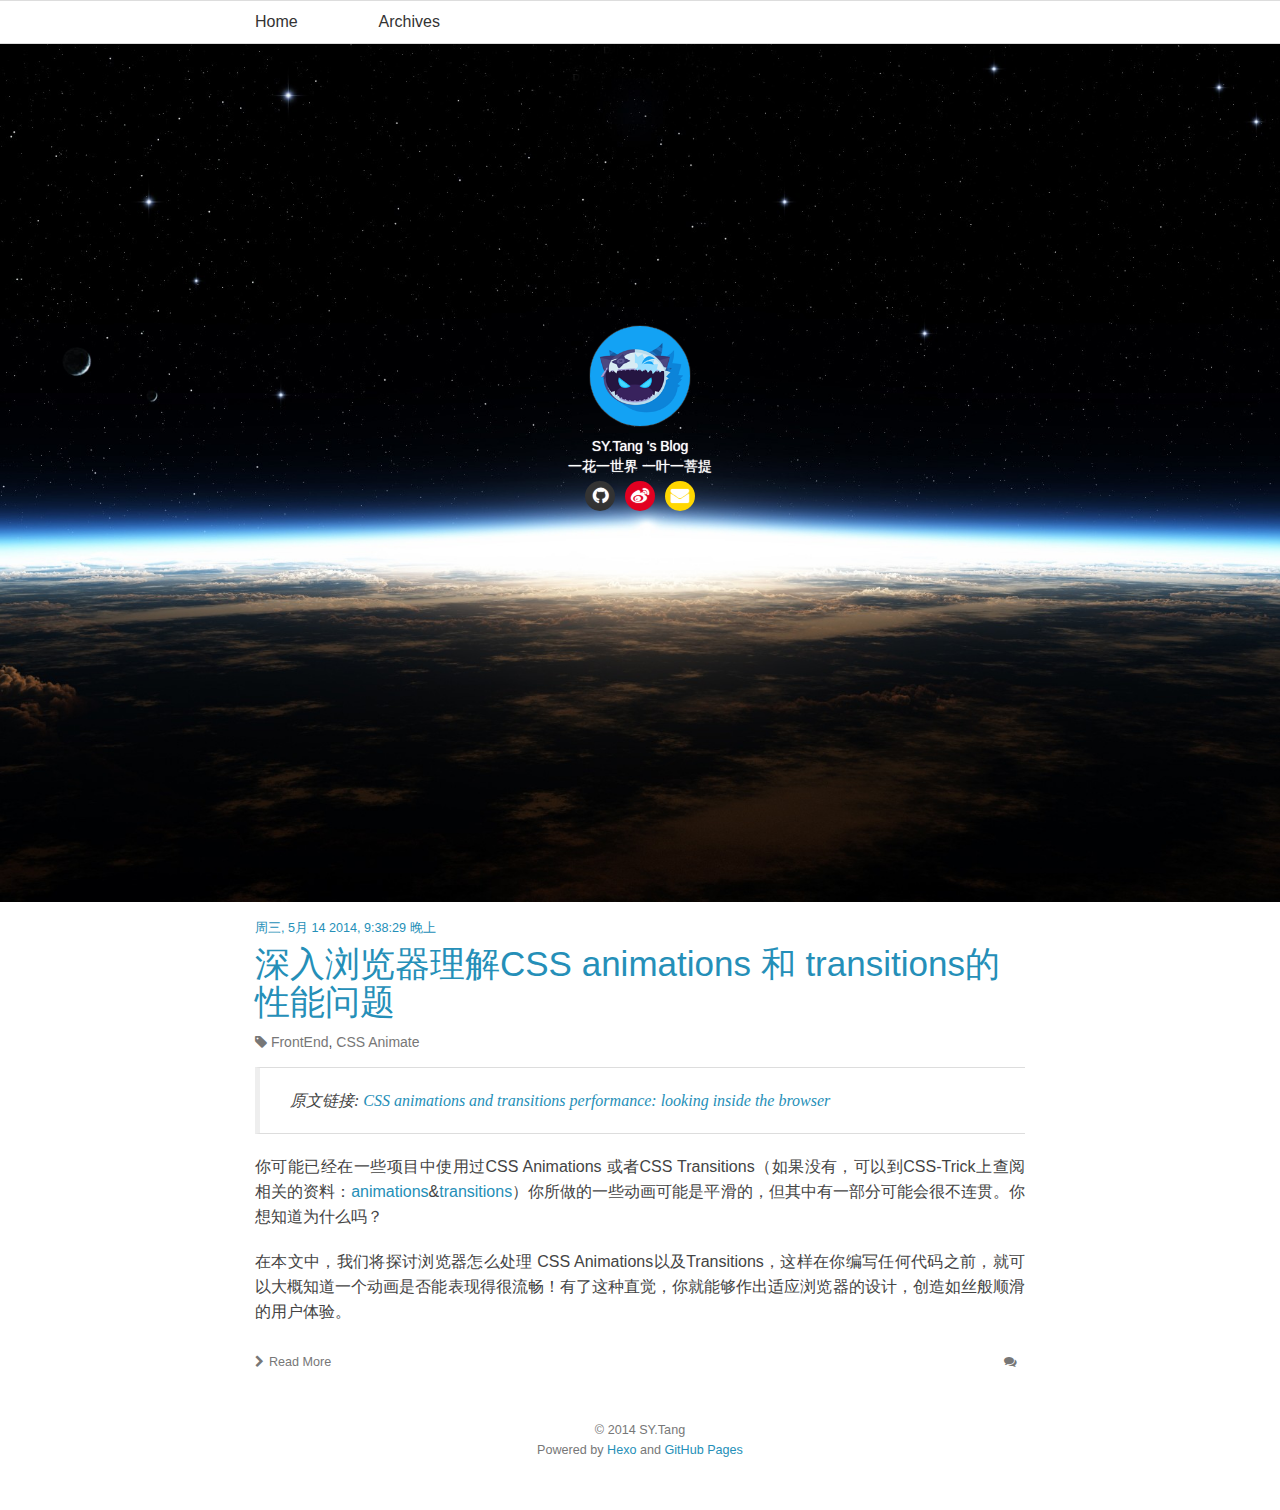
==== commit 1434aa3a: "Site updated: 2014-05-15 01:38:49" ====
--- a/index.html
+++ b/index.html
@@ -131,89 +131,6 @@
 </blockquote>
 <p>你可能已经在一些项目中使用过CSS Animations 或者CSS Transitions（如果没有，可以到CSS-Trick上查阅相关的资料：<a href="http://css-tricks.com/almanac/properties/a/animation/" target="_blank">animations</a>&amp;<a href="http://css-tricks.com/almanac/properties/t/transition/" target="_blank">transitions</a>）你所做的一些动画可能是平滑的，但其中有一部分可能会很不连贯。你想知道为什么吗？</p>
 <p>在本文中，我们将探讨浏览器怎么处理 CSS Animations以及Transitions，这样在你编写任何代码之前，就可以大概知道一个动画是否能表现得很流畅！有了这种直觉，你就能够作出适应浏览器的设计，创造如丝般顺滑的用户体验。</p>
-<h2 id="浏览器内部">浏览器内部</h2>
-<p>让我们打开浏览器的引擎盖，四处看看。一旦我们理解它是如何工作的，我们就可以更好的驾驭它。</p>
-<p>现代的浏览器通常会有两个重要的执行线程，这2个线程协同工作来渲染一个网页：</p>
-<ul>
-<li>主线程</li>
-<li>合成线程</li>
-</ul>
-<p>一般情况下，主线程负责：</p>
-<ul>
-<li>运行JavaScript。</li>
-<li>计算HTML 元素的 CSS 样式。</li>
-<li>页面的布局</li>
-<li>将元素绘制到一个或多个位图中</li>
-<li>将这些位图交给合成线程</li>
-</ul>
-<p>相应地，合成线程负责：</p>
-<ul>
-<li>通过 GPU将位图绘制到屏幕上</li>
-<li>通知主线程更新页面中可见或即将变成可见的部分的位图</li>
-<li>计算出页面中哪部分是可见的</li>
-<li>计算出当你在滚动页面时哪部分是即将变成可见的</li>
-<li>当你滚动页面时将相应位置的元素移动到可视区域</li>
-</ul>
-<p>长时间执行 JavaScript 或渲染一个很大的元素会阻塞主线程，在这期间，它将无法响应用户的交互。</p>
-<p>相反，合成线程则会尽量去响应用户的交互。当一个页面发生变化时，合成线程会以每秒60 帧的间隔去不断重绘这个页面，即使这个页面不完整。</p>
-<p>举个例子，当用户滚动页面时，合成线程会通知主线程更新页面中最新可见部分的位图。但是，如果主线程响应地不够快，合成线程不会保持等待，而是马上绘制已经生成的位图，还没准备好的部分用白色进行填充。</p>
-<h2 id="GPU">GPU</h2>
-<p>刚才我提到合成线程会使用 GPU将位图绘制到屏幕上，接下来让我们快速了解一下 GPU。</p>
-<p>目前，大多数手机、 平板电脑、 和计算机都配备了GPU芯片。它有着非常专业的定位，这意味着GPU非常擅长做某些事情（比如绘图），但在其他方面则没什么优势。</p>
-<p>GPU的快在于：</p>
-<ol>
-<li>绘制位图到屏幕上</li>
-<li>一遍又一遍地绘制相同的位图</li>
-<li>将同一位图绘制到不同位置，执行旋转以及缩放处理</li>
-</ol>
-<p>GPU 的慢在于：</p>
-<ol>
-<li>将位图加载到它的内存中</li>
-</ol>
-<h2 id="transition:_height">transition: height</h2>
-<p>现在，我们已经对渲染页面的软硬件都有一些初步的理解了，接下来让我们来看看浏览器的主线程和合成线程石如何协同工作来执行一个 CSS Transition的。</p>
-<p>假设我们要一个元素的height从 100 px 变成 200 px，就像这样：</p>
-<pre><code><span class="tag">div</span> <span class="rules">{
-    <span class="rule"><span class="attribute">height</span>:<span class="value"> <span class="number">100</span>px</span></span>;
-    <span class="rule"><span class="attribute">transition</span>:<span class="value"> height <span class="number">1</span>s linear</span></span>;
-<span class="rule">}</span></span>
-
-<span class="tag">div</span><span class="pseudo">:hover</span> <span class="rules">{
-    <span class="rule"><span class="attribute">height</span>:<span class="value"> <span class="number">200</span>px</span></span>;
-<span class="rule">}</span></span>
-</code></pre><p>主线程和合成线程将按照下面的流程图执行相应的操作。注意在橘黄色方框的操作可能会比较耗时，在蓝色框中的操作是比较快速的。（<em>译注：懒得重新画图，流程图中的内容略过不译，下同</em>）<br><img src="http://blogs.adobe.com/webplatform/files/2014/03/animate-height-2x.png" alt=""></p>
-<p>正如你所看到，在上图中有很多橘黄色方框，意味着，浏览器需要做大量的工作，也就是说这个动画可能会变得卡顿。</p>
-<p>在动画的每一帧中，浏览器都要执行布局、 绘制、 以及将新的位图提交给 GPU。我们知道，将位图加载到 GPU 的内存中是一个相对较慢的操作。</p>
-<p>浏览器需要做大量工作的原因在于每一帧中元素的内容都在不断改变。改变一个元素的高度可能导致需要同步改变它的子元素的大小，所以浏览器必须重新计算布局。布局完成后，主线程又必须重新生成该元素的位图。</p>
-<h2 id="transition:_transform">transition: transform</h2>
-<p>可以说，height属性的transition是比较消耗性能的，那么有什么更好的方案呢？</p>
-<p>假设我们需要将一个元素的尺寸缩小一半，并使用<a href="http://css-tricks.com/almanac/properties/t/transform/" target="_blank">CSS transform</a>属性来完成缩放，使用CSS transition属性来做缩放动画，就像这样：</p>
-<pre><code><span class="tag">div</span> <span class="rules">{
-    <span class="rule"><span class="attribute">transform</span>:<span class="value"> <span class="function">scale(<span class="number">0.5</span>)</span></span></span>;
-    <span class="rule"><span class="attribute">transition</span>:<span class="value"> transform <span class="number">1</span>s linear</span></span>;
-<span class="rule">}</span></span>
-
-<span class="tag">div</span><span class="pseudo">:hover</span> <span class="rules">{
-    <span class="rule"><span class="attribute">transform</span>:<span class="value"> <span class="function">scale(<span class="number">1.0</span>)</span></span></span>;
-<span class="rule">}</span></span>
-</code></pre><p>让我们看看这种情况下的流程图：</p>
-<p><img src="http://blogs.adobe.com/webplatform/files/2014/03/animate-transform-2x.png" alt=""></p>
-<p>这次我们可以看到少了很多橙色的方框，意味着动画变得更流畅了！那么，为什么执行一个元素的transform动画会跟height动画表现得不一样呢？</p>
-<p>根据定义，CSS 的transform属性不会更改元素或它周围的元素的布局。transform属性会对元素的整体产生影响，它会对整个元素进行缩放、旋转、移动处理。</p>
-<p>这对浏览器来说是个好消息 ！浏览器只需要一次生成这个元素的位图，并在动画开始的时候将它提交给GPU去处理 。之后，浏览器不需要再做任何布局、 绘制以及提交位图的操作。从而，浏览器可以充分利用 GPU 的特长去快速地将位图绘制在不同的位置、执行旋转或缩放处理。</p>
-<h2 id="设计决策">设计决策</h2>
-<p>那么，这是否意味着我们不应该设计一个元素的高度动画呢?答案是否定的。有时这正是你的设计期望的效果，这个动画效果也足够快 。也有可能你要处理的元素是孤立的，并不会导致页面中的其他部分重新布局。也许你的元素重绘起来很简单，浏览器可以快速完成。也许你的元素很小，浏览器只需提交一个很小的位图给 GPU 去处理。</p>
-<p>显然，如果你可以用一个”更具性价比”的动画比如CSS transform，去代替一个“更昂贵”的动画比如CSS height，同时又不会对设计造成任何影响，那就应该这么去做。例如，假设你设计了一个按钮，当点击这个按钮时，展示一个菜单。那么，你就不应该使用top或height属性属性来实现这个菜单的展现动画，而是应该尝试用transform属性来实现类似的效果。</p>
-<p>以下 CSS 属性在动画处理方面是比较快的：</p>
-<ul>
-<li><a href="http://css-tricks.com/almanac/properties/t/transform/" target="_blank">CSS transform</a></li>
-<li><a href="http://css-tricks.com/almanac/properties/o/opacity/" target="_blank">CSS opacity</a></li>
-<li><a href="http://css-tricks.com/almanac/properties/f/filter/" target="_blank">CSS filter</a>（取决于filter的复杂度以及浏览器的实现）</li>
-</ul>
-<p>目前来看，这个列表是很有限的，但随着浏览器的发展，你会看到越来越多的 CSS 属性可以快速地执行动画处理。另外，不要低估了以上列表中CSS属性的作用。通过组合使用这3个属性你就能创造出许多丰富的令人惊讶的动画效果。Get creative!</p>
-<blockquote>
-<p>Copyright: 自由转载-非商用-非衍生-保持署名 | <a href="http://creativecommons.org/licenses/by-nc-nd/3.0/deed.zh" target="_blank">Creative Commons BY-NC-ND 3.0</a></p>
-</blockquote>
 
       
     </div>
